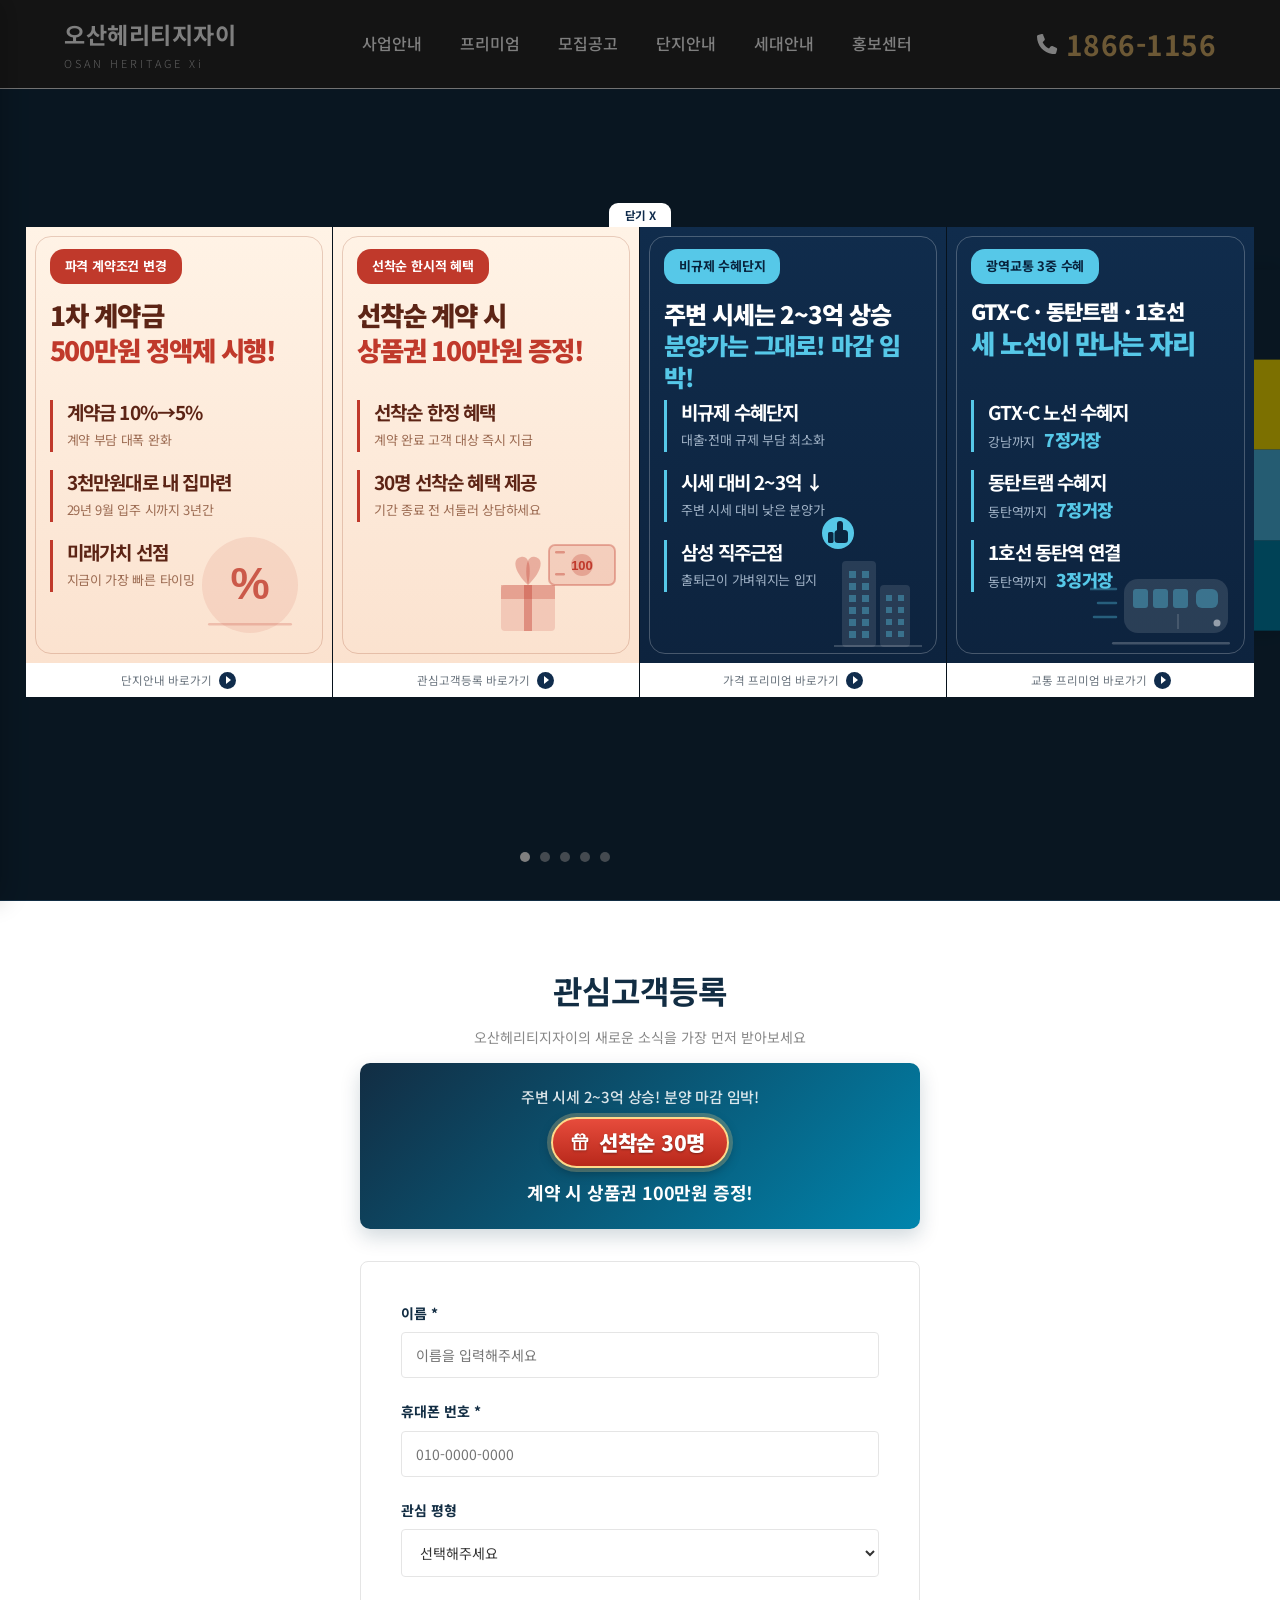
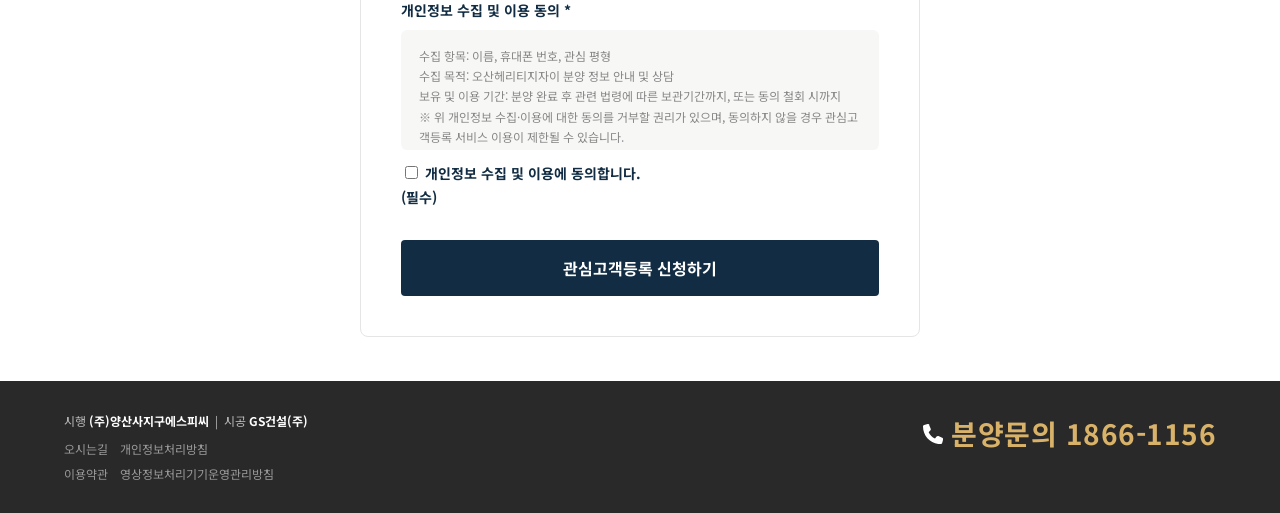
==== index.html @ b92b06ee "선착순 30명 배지를 빨강+선물 아이콘으로 변경해 가시성 강화 Co-Authored-By: Claude Sonnet 5.5 <noreply@anthropic.com>" ====
<!DOCTYPE html>
<html lang="ko">
<head>
<meta charset="UTF-8">
<meta name="viewport" content="width=device-width, initial-scale=1.0">
<link rel="icon" type="image/png" sizes="32x32" href="/assets/favicon/favicon-32.png">
<link rel="icon" type="image/png" sizes="16x16" href="/assets/favicon/favicon-16.png">
<link rel="icon" type="image/png" sizes="192x192" href="/assets/favicon/favicon-192.png">
<link rel="icon" type="image/png" sizes="512x512" href="/assets/favicon/favicon-512.png">
<link rel="apple-touch-icon" sizes="180x180" href="/assets/favicon/apple-touch-icon.png">
<link rel="shortcut icon" href="/assets/favicon/favicon.ico">
<meta name="naver-site-verification" content="7ec84d9cf727ca65f450f22ba43d7354e55caa03" />
<meta name="google-site-verification" content="VvR5LiEnEhk9Ea7OHbeYmYlBsPX9XdPE2b96Da_HIW8" />
<title>오산헤리티지자이 | 병점역 도보권 신축 아파트 분양 (오산 양산동)</title>
<meta name="description" content="경기도 오산시 양산동, 병점역 도보권 오산헤리티지자이 분양 정보. 1단지·2단지 총 1,069세대 대단지, GTX-C·동탄트램 호재. 관심고객등록 시 상품권 증정.">
<meta property="og:type" content="website">
<meta property="og:site_name" content="오산헤리티지자이">
<meta property="og:title" content="오산헤리티지자이 | 병점역 도보권 신축 아파트 분양">
<meta property="og:description" content="경기도 오산시 양산동, 병점역 도보권 오산헤리티지자이. 1,069세대 대단지, GTX-C·동탄트램 호재.">
<meta property="og:image" content="https://xn--oy2b91kr2dszac2c1et0n5sxjoafjv9z.com/assets/hero-mobile/main.jpg">
<meta property="og:url" content="https://xn--oy2b91kr2dszac2c1et0n5sxjoafjv9z.com/">
<meta property="og:locale" content="ko_KR">
<meta name="twitter:card" content="summary_large_image">
<link rel="canonical" href="https://xn--oy2b91kr2dszac2c1et0n5sxjoafjv9z.com/">
<script type="application/ld+json">
{
  "@context": "https://schema.org",
  "@type": "ApartmentComplex",
  "name": "오산헤리티지자이",
  "description": "경기도 오산시 양산동, 병점역 도보권 신축 아파트 오산헤리티지자이. 1단지·2단지 총 1,069세대.",
  "url": "https://xn--oy2b91kr2dszac2c1et0n5sxjoafjv9z.com/",
  "telephone": "1866-1156",
  "numberOfAccommodationUnits": "1069",
  "address": {
    "@type": "PostalAddress",
    "streetAddress": "양산동",
    "addressLocality": "오산시",
    "addressRegion": "경기도",
    "addressCountry": "KR"
  },
  "image": "https://xn--oy2b91kr2dszac2c1et0n5sxjoafjv9z.com/assets/hero-mobile/main.jpg"
}
</script>
<link rel="stylesheet" href="css/style.css">
<style>
  /* 메인 진입 팝업 (가격 프리미엄 + 교통 프리미엄) — 정중앙에 두 장 붙여서 노출 */
  #xipopWrap{position:fixed;inset:0;z-index:600;display:flex;justify-content:center;align-items:center;background:rgba(0,0,0,.5);}
  .xipop-group{display:flex;flex-direction:column;align-items:center;pointer-events:auto;max-width:96vw;}
  .xipop-pair{display:flex;max-width:96vw;overflow-x:auto;align-items:flex-start;}
  /* 카드 사이 세로 구분선을 바로가기 버튼 영역까지 연장해 CTA를 시각적으로 분리 */
  .xipop-popup:not(:last-child){border-right:1px solid rgba(0,0,0,.14);}

  /* 모바일 전용 팝업 - 가격·교통을 세로로 쌓아서 노출 */
  .mobile-popup-stack{display:flex;flex-direction:column;gap:16px;}
  .mobile-popup-stack .xipop-popup{width:100%;max-width:350px;margin:0 auto;}
  .xipop-popup{width:350px;font-family:'Noto Sans KR',-apple-system,sans-serif;}
  .xipop-tabwrap{display:flex;justify-content:center;}
  .xipop-card{position:relative;background:linear-gradient(180deg,#102c4c 0%,#0d233e 100%);height:436px;padding:0 24px;overflow:hidden;}
  .xipop-frame{position:absolute;top:9px;left:9px;right:9px;bottom:9px;border:1px solid rgba(255,255,255,.24);border-radius:16px;pointer-events:none;}
  .xipop-art{position:absolute;pointer-events:none;}
  .xipop-close{display:block;width:62px;height:24px;padding:0;border:0;border-radius:9px 9px 0 0;background:#fff;color:#102c4c;font-family:inherit;font-size:11.5px;font-weight:700;letter-spacing:-.3px;cursor:pointer;transition:color .15s ease;}
  .xipop-close:hover{color:#2f6ea8;}
  .xipop-head{position:relative;display:flex;align-items:center;justify-content:flex-end;gap:8px;height:62px;padding-top:22px;border-bottom:1px solid rgba(255,255,255,.28);margin:0 -24px;padding-right:18px;}
  .xipop-head .xipop-name{font-size:12px;font-weight:700;color:#fff;letter-spacing:-.4px;}
  .xipop-head img{height:21px;display:block;}
  .xipop-body{position:relative;padding-top:22px;}
  .xipop-chip{display:inline-block;background:#56c8e8;color:#08223c;font-size:13px;font-weight:700;padding:7px 15px;border-radius:14px;letter-spacing:-.2px;}
  .xipop-card.xipop-bonus{background:linear-gradient(180deg,#fff3e6 0%,#fbe2cf 100%);}
  .xipop-bonus .xipop-frame{border-color:rgba(150,60,30,.22);}
  .xipop-bonus .xipop-chip{background:#c0392b;color:#fff;}
  .xipop-bonus .xipop-h1{color:#5c2415;}
  .xipop-bonus .xipop-h1 span{color:#c0392b;}
  .xipop-bonus .xipop-item{border-left-color:#c0392b;}
  .xipop-bonus .xipop-item b{color:#5c2415;}
  .xipop-bonus .xipop-item i,.xipop-bonus .xipop-item .xipop-desc{color:#9c6b52;}
  .xipop-bonus .xipop-h1 .sm{color:#5c2415;font-size:26.5px;}
  .xipop-h1{margin-top:14px;height:76px;font-size:26.5px;font-weight:900;line-height:1.32;letter-spacing:-1.1px;color:#fff;}
  .xipop-h1 span{color:#56c8e8;}
  .xipop-h1.xipop-h1-fit{font-size:24px;}
  .xipop-h1 .sm{display:block;font-size:21px;letter-spacing:-.8px;color:#fff;}
  .xipop-list{margin-top:26px;}
  .xipop-item{height:52px;margin-bottom:18px;border-left:3px solid #56c8e8;padding-left:14px;}
  .xipop-item b{display:block;font-size:19px;line-height:24px;font-weight:700;color:#fff;letter-spacing:-.8px;}
  .xipop-item .xipop-row{display:flex;align-items:baseline;gap:9px;margin-top:7px;height:18px;}
  .xipop-item i{font-size:13px;line-height:18px;font-style:normal;color:#a0b2c6;letter-spacing:-.3px;}
  .xipop-item em{font-size:17.5px;line-height:18px;font-weight:900;font-style:normal;color:#56c8e8;letter-spacing:-.6px;}
  .xipop-item .xipop-desc{display:block;margin-top:7px;height:18px;font-size:13px;line-height:18px;color:#a0b2c6;letter-spacing:-.3px;}
  .xipop-cta{height:34px;display:flex;align-items:center;justify-content:center;gap:7px;background:#fff;font-size:11.5px;color:#69737d;cursor:pointer;}
  .xipop-cta:hover{color:#102c4c;}
  /* 모바일 팝업 전용 - 버튼처럼 확실히 보이게 알약형 + 그림자 (PC는 기존 스타일 유지) */
  .mobile-popup-banner .xipop-cta{height:42px;font-size:12.5px;font-weight:700;color:#102c4c;border-radius:21px;box-shadow:0 4px 14px rgba(0,0,0,.2);width:84%;margin:-21px auto 0;position:relative;z-index:2;}
  .mobile-popup-banner .xipop-cta:hover{color:#0d233e;}
  .xipop-cta .xipop-arrow{width:17px;height:17px;border-radius:50%;background:#102c4c;display:flex;align-items:center;justify-content:center;}
  .xipop-cta .xipop-arrow::after{content:"";border-left:5px solid #fff;border-top:4px solid transparent;border-bottom:4px solid transparent;margin-left:2px;}

  /* 모바일에서는 팝업 오버레이 대신, 슬라이딩 이미지·세대수 박스 바로 아래에 동일 디자인의
     정적 이미지를 삽입한다 (팝업 UI가 화면을 가리고 닫기 버튼도 눌리지 않는 문제 회피). */
  .mobile-popup-banner{display:none;}
  .mobile-popup-banner img{width:100%;display:block;border-radius:16px;}
  @media(max-width:900px){
    #xipopWrap{display:none;}
    .mobile-popup-banner{display:block;padding:20px 0;}
  }
</style>
</head>
<body>

<div id="xipopWrap">
  <div class="xipop-group">
    <div class="xipop-tabwrap">
      <button class="xipop-close" type="button" aria-label="팝업 닫기" onclick="closeXiPopupAll()">닫기 X</button>
    </div>
    <div class="xipop-pair">
  <div class="xipop-popup" id="xipopContract">
    <div class="xipop-card xipop-bonus">
      <div class="xipop-frame"></div>
      <svg class="xipop-art" style="right:22px;bottom:18px" width="120" height="120" viewBox="0 0 120 120">
        <circle cx="60" cy="60" r="48" fill="rgba(192,57,43,.10)"/>
        <text x="60" y="74" text-anchor="middle" font-family="Arial, sans-serif" font-size="44" font-weight="900" fill="rgba(192,57,43,.8)">%</text>
        <rect x="18" y="98" width="84" height="2.5" rx="1.2" fill="rgba(192,57,43,.22)"/>
      </svg>
      <div class="xipop-body">
        <span class="xipop-chip">파격 계약조건 변경</span>
        <h1 class="xipop-h1"><span class="sm">1차 계약금</span><span>500만원 정액제 시행!</span></h1>
        <div class="xipop-list">
          <div class="xipop-item"><b>계약금 10%→5%</b><i class="xipop-desc">계약 부담 대폭 완화</i></div>
          <div class="xipop-item"><b>3천만원대로 내 집마련</b><i class="xipop-desc">29년 9월 입주 시까지 3년간</i></div>
          <div class="xipop-item"><b>미래가치 선점</b><i class="xipop-desc">지금이 가장 빠른 타이밍</i></div>
        </div>
      </div>
    </div>
    <a href="complex.html" class="xipop-cta">단지안내 바로가기<span class="xipop-arrow"></span></a>
  </div>

  <div class="xipop-popup" id="xipopBonus">
    <div class="xipop-card xipop-bonus">
      <div class="xipop-frame"></div>
      <svg class="xipop-art" style="right:18px;bottom:14px" width="130" height="110" viewBox="0 0 130 110">
        <rect x="10" y="46" width="54" height="46" rx="4" fill="rgba(192,57,43,.16)"/>
        <rect x="10" y="46" width="54" height="14" fill="rgba(192,57,43,.28)"/>
        <rect x="33" y="46" width="8" height="46" fill="rgba(192,57,43,.4)"/>
        <path d="M37 46 C 24 34, 20 20, 30 18 C 40 16, 40 34, 37 46 Z" fill="rgba(192,57,43,.32)"/>
        <path d="M37 46 C 50 34, 54 20, 44 18 C 34 16, 34 34, 37 46 Z" fill="rgba(192,57,43,.32)"/>
        <rect x="58" y="6" width="66" height="40" rx="6" fill="rgba(192,57,43,.14)" stroke="rgba(192,57,43,.35)" stroke-width="2"/>
        <circle cx="91" cy="26" r="11" fill="rgba(192,57,43,.28)"/>
        <text x="91" y="31" text-anchor="middle" font-family="Arial, sans-serif" font-size="13" font-weight="900" fill="#c0392b">100</text>
        <rect x="64" y="12" width="10" height="2.5" rx="1.2" fill="rgba(192,57,43,.4)"/>
        <rect x="64" y="34" width="10" height="2.5" rx="1.2" fill="rgba(192,57,43,.4)"/>
      </svg>
      <div class="xipop-body">
        <span class="xipop-chip">선착순 한시적 혜택</span>
        <h1 class="xipop-h1">선착순 계약 시<br><span>상품권 100만원 증정!</span></h1>
        <div class="xipop-list">
          <div class="xipop-item"><b>선착순 한정 혜택</b><i class="xipop-desc">계약 완료 고객 대상 즉시 지급</i></div>
          <div class="xipop-item"><b>30명 선착순 혜택 제공</b><i class="xipop-desc">기간 종료 전 서둘러 상담하세요</i></div>
        </div>
      </div>
    </div>
    <a href="interest.html" class="xipop-cta">관심고객등록 바로가기<span class="xipop-arrow"></span></a>
  </div>

  <div class="xipop-popup" id="xipopPrice">
    <div class="xipop-card">
      <div class="xipop-frame"></div>
      <svg class="xipop-art" style="right:20px;bottom:16px" width="104" height="130" viewBox="0 0 104 130">
        <circle cx="16" cy="16" r="16" fill="#56c8e8"/>
        <g fill="#0a2640">
          <rect x="6" y="15" width="5.5" height="11" rx="1.6"/>
          <rect x="12.5" y="13" width="13.5" height="13" rx="3.5"/>
          <rect x="15" y="4" width="6" height="13" rx="3"/>
        </g>
        <rect x="20" y="44" width="34" height="86" rx="4" fill="rgba(255,255,255,.11)"/>
        <rect x="58" y="68" width="30" height="62" rx="4" fill="rgba(255,255,255,.11)"/>
        <g fill="rgba(86,200,232,.38)">
          <rect x="27" y="54" width="7" height="7"/><rect x="40" y="54" width="7" height="7"/>
          <rect x="27" y="66" width="7" height="7"/><rect x="40" y="66" width="7" height="7"/>
          <rect x="27" y="78" width="7" height="7"/><rect x="40" y="78" width="7" height="7"/>
          <rect x="27" y="90" width="7" height="7"/><rect x="40" y="90" width="7" height="7"/>
          <rect x="27" y="102" width="7" height="7"/><rect x="40" y="102" width="7" height="7"/>
          <rect x="27" y="114" width="7" height="7"/><rect x="40" y="114" width="7" height="7"/>
          <rect x="64" y="78" width="6" height="6"/><rect x="76" y="78" width="6" height="6"/>
          <rect x="64" y="90" width="6" height="6"/><rect x="76" y="90" width="6" height="6"/>
          <rect x="64" y="102" width="6" height="6"/><rect x="76" y="102" width="6" height="6"/>
          <rect x="64" y="114" width="6" height="6"/><rect x="76" y="114" width="6" height="6"/>
        </g>
        <rect x="12" y="128" width="88" height="2" fill="rgba(255,255,255,.18)"/>
      </svg>
      <div class="xipop-body">
        <span class="xipop-chip">비규제 수혜단지</span>
        <h1 class="xipop-h1 xipop-h1-fit">주변 시세는 2~3억 상승<br><span>분양가는 그대로! 마감 임박!</span></h1>
        <div class="xipop-list">
          <div class="xipop-item"><b>비규제 수혜단지</b><i class="xipop-desc">대출·전매 규제 부담 최소화</i></div>
          <div class="xipop-item"><b>시세 대비 2~3억 ↓</b><i class="xipop-desc">주변 시세 대비 낮은 분양가</i></div>
          <div class="xipop-item"><b>삼성 직주근접</b><i class="xipop-desc">출퇴근이 가벼워지는 입지</i></div>
        </div>
      </div>
    </div>
    <a href="premium.html#price" class="xipop-cta">가격 프리미엄 바로가기<span class="xipop-arrow"></span></a>
  </div>

  <div class="xipop-popup" id="xipopTransit">
    <div class="xipop-card">
      <div class="xipop-frame"></div>
      <svg class="xipop-art" style="right:24px;bottom:16px" width="140" height="68" viewBox="0 0 140 68">
        <g stroke="rgba(86,200,232,.36)" stroke-width="2.5" stroke-linecap="round">
          <line x1="0" y1="10" x2="26" y2="10"/><line x1="8" y1="24" x2="26" y2="24"/>
          <line x1="4" y1="38" x2="26" y2="38"/>
        </g>
        <rect x="34" y="0" width="104" height="54" rx="14" fill="rgba(255,255,255,.12)"/>
        <g fill="rgba(86,200,232,.38)">
          <rect x="43" y="10" width="15" height="19" rx="3"/>
          <rect x="63" y="10" width="15" height="19" rx="3"/>
          <rect x="83" y="10" width="15" height="19" rx="3"/>
          <rect x="106" y="10" width="22" height="19" rx="6"/>
        </g>
        <line x1="88" y1="35" x2="88" y2="50" stroke="rgba(255,255,255,.18)" stroke-width="1.5"/>
        <circle cx="127" cy="44" r="3.5" fill="rgba(255,255,255,.5)"/>
        <rect x="22" y="63" width="118" height="2.5" rx="1.2" fill="rgba(255,255,255,.22)"/>
      </svg>
      <div class="xipop-body">
        <span class="xipop-chip">광역교통 3중 수혜</span>
        <h1 class="xipop-h1"><span class="sm">GTX-C · 동탄트램 · 1호선</span><span>세 노선이 만나는 자리</span></h1>
        <div class="xipop-list">
          <div class="xipop-item"><b>GTX-C 노선 수혜지</b><div class="xipop-row"><i>강남까지</i><em>7정거장</em></div></div>
          <div class="xipop-item"><b>동탄트램 수혜지</b><div class="xipop-row"><i>동탄역까지</i><em>7정거장</em></div></div>
          <div class="xipop-item"><b>1호선 동탄역 연결</b><div class="xipop-row"><i>동탄역까지</i><em>3정거장</em></div></div>
        </div>
      </div>
    </div>
    <a href="premium.html#traffic" class="xipop-cta">교통 프리미엄 바로가기<span class="xipop-arrow"></span></a>
  </div>
    </div>
  </div>
</div>
<script>
  function closeXiPopupAll(){
    var el = document.getElementById('xipopWrap');
    if(el) el.style.display = 'none';
  }
</script>

<header class="site-header">
  <div class="gnb-top">
    <div class="wrap">
      <a href="index.html" class="brand">오산헤리티지자이<small>OSAN HERITAGE Xi</small></a>
      <ul class="gnb-main">
        <li><a href="business.html">사업안내</a>
        <div class="gnb-dropdown">
          <a href="business.html#overview" data-panel="overview">사업개요</a>
          <a href="business.html#brand" data-panel="brand">브랜드소개</a>
          <a href="business.html#location" data-panel="location">입지환경</a>
          <a href="business.html#directions" data-panel="directions">오시는 길</a>
        </div>
        </li>
        <li><a href="premium.html">프리미엄</a>
        <div class="gnb-dropdown">
          <a href="premium.html#price" data-panel="price">가격 프리미엄</a>
          <a href="premium.html#new" data-panel="new">신축 프리미엄</a>
          <a href="premium.html#traffic" data-panel="traffic">교통 프리미엄</a>
          <a href="premium.html#life" data-panel="life">생활 프리미엄</a>
        </div>
        </li>
        <li><a href="sale.html">모집공고</a>
        <div class="gnb-dropdown">
          <a href="sale.html#notice1" data-panel="notice1">1단지 모집공고</a>
          <a href="sale.html#notice2" data-panel="notice2">2단지 모집공고</a>
          <a href="sale.html#notice3" data-panel="notice3">무순위 모집공고</a>
        </div>
        </li>
        <li><a href="complex.html">단지안내</a>
        <div class="gnb-dropdown">
          <a href="complex.html#design" data-panel="design">단지설계</a>
          <a href="complex.html#layout" data-panel="layout">단지 배치도</a>
          <a href="complex.html#donghosu" data-panel="donghosu">동·호수 배치도</a>
          <a href="complex.html#xian" data-panel="xian">CLUB XIAN</a>
          <a href="complex.html#cloud" data-panel="cloud">CLUB CLOUD</a>
          <a href="complex.html#system" data-panel="system">SYSTEM</a>
          <a href="complex.html#telecom" data-panel="telecom">이동통신설비 협의결과서</a>
        </div>
        </li>
        <li><a href="unit.html">세대안내</a>
        <div class="gnb-dropdown">
          <a href="unit.html#basic" data-panel="basic">기본제공품목</a>
          <a href="unit.html#pyeong" data-panel="pyeong">평형정보</a>
          <a href="unit.html#emodel" data-panel="emodel">E-모델하우스</a>
        </div>
        </li>
        <li><a href="promo.html">홍보센터</a>
        <div class="gnb-dropdown">
          <a href="promo.html#xitv" data-panel="xitv">자이TV</a>
          <a href="promo.html#promov" data-panel="promov">홍보영상</a>
        </div>
        </li>
      </ul>
      <div class="gnb-cta">
        <a href="tel:1866-1156" class="phone-badge"><span class="pb-row"><svg class="ic-phone" viewBox="0 0 512 512" aria-hidden="true"><path d="M164.9 24.6c-7.7-18.6-28-28.5-47.4-23.2l-88 24C12.1 30.2 0 46 0 64C0 311.4 200.6 512 448 512c18 0 33.8-12.1 38.6-29.5l24-88c5.3-19.4-4.6-39.7-23.2-47.4l-96-40c-16.3-6.8-35.2-2.1-46.3 11.6L304.7 368C234.3 334.7 177.3 277.7 144 207.3L184.6 167c13.7-11.1 18.4-30 11.6-46.3l-40-96z"/></svg>1866-1156</span><span class="pb-tap">눌러서 전화연결</span></a>
      </div>
    </div>
  </div>
</header>

<section class="hero">
  <div class="hero-slide active" style="background-image:url('https://xi.co.kr/Files/cmsMain/20260716_095718_895009.jpg')"></div>
  <div class="hero-slide" style="background-image:url('https://xi.co.kr/Files/cmsMain/20260716_095717_960001.jpg')"></div>
  <div class="hero-slide" style="background-image:url('https://xi.co.kr/Files/cmsMain/20260716_095718_192003.jpg')"></div>
  <div class="hero-slide" style="background-image:url('https://xi.co.kr/Files/cmsMain/20260716_095718_449005.jpg')"></div>
  <div class="hero-slide" style="background-image:url('https://xi.co.kr/Files/cmsMain/20260716_095718_680007.jpg')"></div>

  <div class="hero-dots"></div>
</section>

<!-- 모바일 전용 히어로 슬라이더 (PC 배경형 대신 세로 비율에 맞춘 카드형 이미지 사용, 사진 자체에 점 네비게이션이 포함돼있어 별도 점은 두지 않음) -->
<section class="hero-mobile">
  <div class="hero-slide-m active"><img src="assets/hero-mobile/main.jpg" alt="오산헤리티지자이"></div>
  <div class="hero-slide-m"><img src="assets/hero-mobile/value.jpg" alt="더 커질 병점역 미래가치"></div>
  <div class="hero-slide-m"><img src="assets/hero-mobile/traffic.jpg" alt="쾌속 광역 교통망"></div>
  <div class="hero-slide-m"><img src="assets/hero-mobile/edu.jpg" alt="탁월한 교육 인프라"></div>
  <div class="hero-slide-m"><img src="assets/hero-mobile/life.jpg" alt="센트럴 그린라이프"></div>
</section>

<!-- 세대수 강조 박스 (슬라이딩 이미지 바로 아래) -->
<section class="household-box">
  <div class="wrap">
    <p class="hb-main">총 1,783세대 랜드마크 대단지</p>
    <p class="hb-sub">(1단지 1,069세대, 2단지 714세대)</p>
  </div>
</section>

<!-- 모바일 전용 프리미엄 안내 (PC 팝업과 동일 카드 디자인, 모바일에서는 세로로 쌓아서 노출) -->
<section class="mobile-popup-banner">
  <div class="wrap">
    <div class="mobile-popup-stack">

      <div class="xipop-popup" id="m-xipopContract">
        <div class="xipop-card xipop-bonus">
          <div class="xipop-frame"></div>
          <svg class="xipop-art" style="right:22px;bottom:18px" width="120" height="120" viewBox="0 0 120 120">
            <circle cx="60" cy="60" r="48" fill="rgba(192,57,43,.10)"/>
            <text x="60" y="74" text-anchor="middle" font-family="Arial, sans-serif" font-size="44" font-weight="900" fill="rgba(192,57,43,.8)">%</text>
            <rect x="18" y="98" width="84" height="2.5" rx="1.2" fill="rgba(192,57,43,.22)"/>
          </svg>
          <div class="xipop-body">
            <span class="xipop-chip">파격 계약조건 변경</span>
            <h1 class="xipop-h1"><span class="sm">1차 계약금</span><span>500만원 정액제 시행!</span></h1>
            <div class="xipop-list">
              <div class="xipop-item"><b>계약금 10%→5%</b><i class="xipop-desc">계약 부담 대폭 완화</i></div>
              <div class="xipop-item"><b>3천만원대로 내 집마련</b><i class="xipop-desc">29년 9월 입주 시까지 3년간</i></div>
              <div class="xipop-item"><b>미래가치 선점</b><i class="xipop-desc">지금이 가장 빠른 타이밍</i></div>
            </div>
          </div>
        </div>
        <a href="complex.html" class="xipop-cta">단지안내 바로가기<span class="xipop-arrow"></span></a>
      </div>

      <div class="xipop-popup" id="m-xipopBonus">
        <div class="xipop-card xipop-bonus">
          <div class="xipop-frame"></div>
          <svg class="xipop-art" style="right:18px;bottom:14px" width="130" height="110" viewBox="0 0 130 110">
            <rect x="10" y="46" width="54" height="46" rx="4" fill="rgba(192,57,43,.16)"/>
            <rect x="10" y="46" width="54" height="14" fill="rgba(192,57,43,.28)"/>
            <rect x="33" y="46" width="8" height="46" fill="rgba(192,57,43,.4)"/>
            <path d="M37 46 C 24 34, 20 20, 30 18 C 40 16, 40 34, 37 46 Z" fill="rgba(192,57,43,.32)"/>
            <path d="M37 46 C 50 34, 54 20, 44 18 C 34 16, 34 34, 37 46 Z" fill="rgba(192,57,43,.32)"/>
            <rect x="58" y="6" width="66" height="40" rx="6" fill="rgba(192,57,43,.14)" stroke="rgba(192,57,43,.35)" stroke-width="2"/>
            <circle cx="91" cy="26" r="11" fill="rgba(192,57,43,.28)"/>
            <text x="91" y="31" text-anchor="middle" font-family="Arial, sans-serif" font-size="13" font-weight="900" fill="#c0392b">100</text>
            <rect x="64" y="12" width="10" height="2.5" rx="1.2" fill="rgba(192,57,43,.4)"/>
            <rect x="64" y="34" width="10" height="2.5" rx="1.2" fill="rgba(192,57,43,.4)"/>
          </svg>
          <div class="xipop-body">
            <span class="xipop-chip">선착순 한시적 혜택</span>
            <h1 class="xipop-h1">선착순 계약 시<br><span>상품권 100만원 증정!</span></h1>
            <div class="xipop-list">
              <div class="xipop-item"><b>선착순 한정 혜택</b><i class="xipop-desc">계약 완료 고객 대상 즉시 지급</i></div>
              <div class="xipop-item"><b>30명 선착순 혜택 제공</b><i class="xipop-desc">기간 종료 전 서둘러 상담하세요</i></div>
            </div>
          </div>
        </div>
        <a href="interest.html" class="xipop-cta">관심고객등록 바로가기<span class="xipop-arrow"></span></a>
      </div>

      <div class="xipop-popup" id="m-xipopPrice">
        <div class="xipop-card">
          <div class="xipop-frame"></div>
          <svg class="xipop-art" style="right:20px;bottom:16px" width="104" height="130" viewBox="0 0 104 130">
            <circle cx="16" cy="16" r="16" fill="#56c8e8"/>
            <g fill="#0a2640">
              <rect x="6" y="15" width="5.5" height="11" rx="1.6"/>
              <rect x="12.5" y="13" width="13.5" height="13" rx="3.5"/>
              <rect x="15" y="4" width="6" height="13" rx="3"/>
            </g>
            <rect x="20" y="44" width="34" height="86" rx="4" fill="rgba(255,255,255,.11)"/>
            <rect x="58" y="68" width="30" height="62" rx="4" fill="rgba(255,255,255,.11)"/>
            <g fill="rgba(86,200,232,.38)">
              <rect x="27" y="54" width="7" height="7"/><rect x="40" y="54" width="7" height="7"/>
              <rect x="27" y="66" width="7" height="7"/><rect x="40" y="66" width="7" height="7"/>
              <rect x="27" y="78" width="7" height="7"/><rect x="40" y="78" width="7" height="7"/>
              <rect x="27" y="90" width="7" height="7"/><rect x="40" y="90" width="7" height="7"/>
              <rect x="27" y="102" width="7" height="7"/><rect x="40" y="102" width="7" height="7"/>
              <rect x="27" y="114" width="7" height="7"/><rect x="40" y="114" width="7" height="7"/>
              <rect x="64" y="78" width="6" height="6"/><rect x="76" y="78" width="6" height="6"/>
              <rect x="64" y="90" width="6" height="6"/><rect x="76" y="90" width="6" height="6"/>
              <rect x="64" y="102" width="6" height="6"/><rect x="76" y="102" width="6" height="6"/>
              <rect x="64" y="114" width="6" height="6"/><rect x="76" y="114" width="6" height="6"/>
            </g>
            <rect x="12" y="128" width="88" height="2" fill="rgba(255,255,255,.18)"/>
          </svg>
          <div class="xipop-body">
            <span class="xipop-chip">비규제 수혜단지</span>
            <h1 class="xipop-h1 xipop-h1-fit">주변 시세는 2~3억 상승<br><span>분양가는 그대로! 마감 임박!</span></h1>
            <div class="xipop-list">
              <div class="xipop-item"><b>비규제 수혜단지</b><i class="xipop-desc">대출·전매 규제 부담 최소화</i></div>
              <div class="xipop-item"><b>시세 대비 2~3억 ↓</b><i class="xipop-desc">주변 시세 대비 낮은 분양가</i></div>
              <div class="xipop-item"><b>삼성 직주근접</b><i class="xipop-desc">출퇴근이 가벼워지는 입지</i></div>
            </div>
          </div>
        </div>
        <a href="premium.html#price" class="xipop-cta">가격 프리미엄 바로가기<span class="xipop-arrow"></span></a>
      </div>

      <div class="xipop-popup" id="m-xipopTransit">
        <div class="xipop-card">
          <div class="xipop-frame"></div>
          <svg class="xipop-art" style="right:24px;bottom:16px" width="140" height="68" viewBox="0 0 140 68">
            <g stroke="rgba(86,200,232,.36)" stroke-width="2.5" stroke-linecap="round">
              <line x1="0" y1="10" x2="26" y2="10"/><line x1="8" y1="24" x2="26" y2="24"/>
              <line x1="4" y1="38" x2="26" y2="38"/>
            </g>
            <rect x="34" y="0" width="104" height="54" rx="14" fill="rgba(255,255,255,.12)"/>
            <g fill="rgba(86,200,232,.38)">
              <rect x="43" y="10" width="15" height="19" rx="3"/>
              <rect x="63" y="10" width="15" height="19" rx="3"/>
              <rect x="83" y="10" width="15" height="19" rx="3"/>
              <rect x="106" y="10" width="22" height="19" rx="6"/>
            </g>
            <line x1="88" y1="35" x2="88" y2="50" stroke="rgba(255,255,255,.18)" stroke-width="1.5"/>
            <circle cx="127" cy="44" r="3.5" fill="rgba(255,255,255,.5)"/>
            <rect x="22" y="63" width="118" height="2.5" rx="1.2" fill="rgba(255,255,255,.22)"/>
          </svg>
          <div class="xipop-body">
            <span class="xipop-chip">광역교통 3중 수혜</span>
            <h1 class="xipop-h1"><span class="sm">GTX-C · 동탄트램 · 1호선</span><span>세 노선이 만나는 자리</span></h1>
            <div class="xipop-list">
              <div class="xipop-item"><b>GTX-C 노선 수혜지</b><div class="xipop-row"><i>강남까지</i><em>7정거장</em></div></div>
              <div class="xipop-item"><b>동탄트램 수혜지</b><div class="xipop-row"><i>동탄역까지</i><em>7정거장</em></div></div>
              <div class="xipop-item"><b>1호선 동탄역 연결</b><div class="xipop-row"><i>동탄역까지</i><em>3정거장</em></div></div>
            </div>
          </div>
        </div>
        <a href="premium.html#traffic" class="xipop-cta">교통 프리미엄 바로가기<span class="xipop-arrow"></span></a>
      </div>
    </div>
  </div>
</section>

<!-- 관심고객등록 프로모션 + 등록폼 (히어로 아래 빈 공간을 채우고, 바로 그 자리에서 등록까지 가능하게) -->
<section class="quick-interest" id="quickInterest">
  <div class="wrap">
    <div class="page-title"><h2>관심고객등록</h2><p>오산헤리티지자이의 새로운 소식을 가장 먼저 받아보세요</p></div>

    <div class="promo-box">
      <p>주변 시세 2~3억 상승! 분양 마감 임박!</p>
      <span class="promo-badge"><svg viewBox="0 0 24 24" width="22" height="22" aria-hidden="true"><path fill="#fff" d="M20 7h-2.2A3 3 0 0 0 12 4.6 3 3 0 0 0 6.2 7H4a1 1 0 0 0-1 1v3a1 1 0 0 0 1 1h1v8a1 1 0 0 0 1 1h12a1 1 0 0 0 1-1v-8h1a1 1 0 0 0 1-1V8a1 1 0 0 0-1-1zM9 5.5a1.5 1.5 0 0 1 2.9.5l.1 1H9.5A1.5 1.5 0 0 1 9 5.5zm6 1.5h-2.5l.1-1A1.5 1.5 0 1 1 15 7zM11 20H7v-8h4zm6 0h-4v-8h4zm2-10H5V9h14z"/></svg>선착순 30명</span>
      <p>계약 시 상품권 100만원 증정!</p>
    </div>

    <form class="form-box interest-form">
      <div class="form-row">
        <label for="qi-name">이름 *</label>
        <input type="text" id="qi-name" name="name" placeholder="이름을 입력해주세요" required>
      </div>

      <div class="form-row">
        <label for="qi-phone">휴대폰 번호 *</label>
        <input type="tel" id="qi-phone" name="phone" placeholder="010-0000-0000" required>
      </div>

      <div class="form-row">
        <label for="qi-type">관심 평형</label>
        <select id="qi-type" name="type">
          <option value="">선택해주세요</option>
          <option>75㎡</option>
          <option>84㎡A</option>
          <option>84㎡B</option>
          <option>84㎡C</option>
          <option>84㎡D</option>
          <option>102㎡</option>
          <option>124㎡</option>
          <option>166㎡P</option>
        </select>
      </div>

      <div class="form-row">
        <label>개인정보 수집 및 이용 동의 *</label>
        <div class="agree-box">
          수집 항목: 이름, 휴대폰 번호, 관심 평형<br>
          수집 목적: 오산헤리티지자이 분양 정보 안내 및 상담<br>
          보유 및 이용 기간: 분양 완료 후 관련 법령에 따른 보관기간까지, 또는 동의 철회 시까지<br>
          ※ 위 개인정보 수집·이용에 대한 동의를 거부할 권리가 있으며, 동의하지 않을 경우 관심고객등록 서비스 이용이 제한될 수 있습니다.
        </div>
        <label class="agree-check"><input type="checkbox" id="qi-agree" required> <span>개인정보 수집 및 이용에 동의합니다.<span class="agree-required">(필수)</span></span></label>
      </div>

      <button type="submit" class="submit-btn">관심고객등록 신청하기</button>
    </form>

    <div class="done-box">
      <div class="mark">✓</div>
      <h3 style="color:var(--navy);font-size:22px;margin-bottom:10px;">등록이 완료되었습니다</h3>
      <p style="color:#777;">입력해주신 정보는 담당자 확인 후 순차적으로 연락드릴 예정입니다.<br>감사합니다.</p>
    </div>
  </div>
</section>

<footer class="site-footer">
  <div class="wrap">
    <div>
      <span>시행 <b>(주)양산사지구에스피씨</b> &nbsp;|&nbsp; 시공 <b>GS건설(주)</b></span>
      <div class="links" style="margin-top:8px;">
        <div class="links-row"><a href="#">오시는길</a><a href="#">개인정보처리방침</a></div>
        <div class="links-row"><a href="#">이용약관</a><a href="#">영상정보처리기기운영관리방침</a></div>
      </div>
    </div>
    <div class="footer-call-row"><a href="tel:1866-1156" class="phone-badge"><span class="pb-row"><svg class="ic-phone" viewBox="0 0 512 512" aria-hidden="true"><path d="M164.9 24.6c-7.7-18.6-28-28.5-47.4-23.2l-88 24C12.1 30.2 0 46 0 64C0 311.4 200.6 512 448 512c18 0 33.8-12.1 38.6-29.5l24-88c5.3-19.4-4.6-39.7-23.2-47.4l-96-40c-16.3-6.8-35.2-2.1-46.3 11.6L304.7 368C234.3 334.7 177.3 277.7 144 207.3L184.6 167c13.7-11.1 18.4-30 11.6-46.3l-40-96z"/></svg>분양문의 1866-1156</span><span class="pb-tap">눌러서 전화연결</span></a></div>
  </div>
</footer>

<script src="js/main.js?v=20260827"></script>
<script type="text/javascript" src="//wcs.pstatic.net/wcslog.js"></script>
<script type="text/javascript">
if(!wcs_add) var wcs_add = {};
wcs_add["wa"] = "2552273d3cf18a0";
if(window.wcs) {
  wcs_do();
}
</script>
</body>
</html>
---- css/style.css ----
/* ==========================================================================
   오산헤리티지자이 — 공식 홈페이지 구조를 뼈대로 재구성한 사이트
   참고: https://www.xi.co.kr/osXI (실제 카테고리 구성/순서/색감/폰트 반영)
   ========================================================================== */

@import url('https://fonts.googleapis.com/css2?family=Noto+Sans+KR:wght@300;400;500;700;900&display=swap');

html{scroll-padding-top:88px;}
@media(max-width:900px){html{scroll-padding-top:60px;}}

:root{
  --navy:#122d43;        /* Xi DEEP Blue */
  --gray:#d8d4cd;         /* Xi Gray */
  --skyblue:#4bbae6;      /* Xi Sky Blue */
  --heritage:#0085ad;     /* Xi Heritage Blue */
  --dark:#292929;         /* header / gnb 배경 */
  --gold:#d9b26a;         /* 분양문의 전화번호 강조 */
  --ink:#333333;
  --line:#e5e5e5;
  --bg-soft:#f7f7f5;
  --maxw:1200px;
  --font:'Noto Sans KR', -apple-system, sans-serif;
}

*{box-sizing:border-box;}
html{scroll-behavior:smooth;}
body{
  margin:0;
  font-family:var(--font);
  color:var(--ink);
  background:#fff;
  line-height:1.6;
  font-weight:400;
}
img{max-width:100%;display:block;}
a{color:inherit;text-decoration:none;}
ul{margin:0;padding:0;list-style:none;}
h1,h2,h3,h4,p{margin:0;}
.wrap{max-width:var(--maxw);margin:0 auto;padding:0 24px;}

/* ---------- Header ---------- */
.site-header{position:sticky;top:0;z-index:200;background:#fff;border-bottom:1px solid var(--line);}
.gnb-top{background:var(--dark);color:#fff;}
.gnb-top .wrap{display:flex;align-items:center;height:88px;gap:40px;}
.brand{font-size:23px;font-weight:700;letter-spacing:.5px;white-space:nowrap;}
.brand small{display:block;font-size:11px;font-weight:300;letter-spacing:3px;opacity:.7;margin-top:2px;}
.gnb-main{display:flex;gap:38px;flex:1;height:100%;justify-content:center;}
.gnb-main > li{position:relative;height:100%;}
.gnb-main > li > a{font-size:16px;font-weight:500;height:100%;display:flex;align-items:center;position:relative;}
.gnb-main > li > a:hover,.gnb-main > li.active > a{color:var(--skyblue);}
.gnb-main > li.active > a::after,.gnb-main > li:hover > a::after{content:'';position:absolute;left:15%;right:15%;bottom:26px;height:2px;background:var(--skyblue);}
.gnb-cta{display:flex;align-items:center;gap:24px;font-size:13px;white-space:nowrap;}
.phone-badge{display:inline-flex;flex-direction:column;align-items:flex-end;color:var(--gold);font-weight:700;letter-spacing:.5px;}
.phone-badge .pb-row{display:flex;align-items:center;gap:8px;font-size:28px;}
.phone-badge .ic-phone{width:0.72em;height:0.72em;fill:#fff;flex-shrink:0;}
.phone-badge .pb-tap{display:none;}
.phone-badge .pb-badge{display:none;}
.gnb-cta .reg{border:1px solid rgba(255,255,255,.4);padding:9px 16px;border-radius:2px;font-size:13px;}

/* 드롭다운 서브카테고리 (호버 시 해당 카테고리 바로 밑, 중앙정렬로 펼쳐짐) */
.gnb-dropdown{
  display:none;
  position:absolute;
  top:100%;
  left:50%;
  transform:translateX(-50%);
  min-width:190px;
  background:#fff;
  border:1px solid var(--line);
  border-top:2px solid var(--heritage);
  box-shadow:0 12px 28px rgba(0,0,0,.12);
  padding:8px 0;
  z-index:300;
}
.gnb-main > li:hover .gnb-dropdown{display:block;}
.gnb-dropdown a{display:block;padding:11px 22px;font-size:13.5px;color:#666;text-align:center;white-space:nowrap;}
.gnb-dropdown a:hover{background:var(--heritage);color:#fff;}

/* ---------- Hero (홈) ---------- */
.hero{position:relative;height:calc(100vh - 88px);min-height:600px;max-height:820px;overflow:hidden;background:var(--navy);}
.hero-slide{position:absolute;inset:0;background-size:cover;background-position:center;opacity:0;transition:opacity 1.2s ease;}
.hero-slide.active{opacity:1;}

/* 우측 퀵메뉴 배너 - 모든 페이지에 떠 있는 고정형 패널 (js에서 주입) */
.hero-banner{position:fixed;right:0;top:50%;transform:translateY(-50%);z-index:210;width:150px;display:flex;flex-direction:column;box-shadow:-3px 0 14px rgba(0,0,0,.18);}
.hero-banner a{display:flex;flex-direction:column;align-items:center;justify-content:center;text-align:center;font-size:15px;font-weight:700;line-height:1.4;padding:10px;min-height:84px;transition:opacity .2s;}
.hero-banner a:hover{opacity:.88;}
.hero-banner a .ic{display:block;font-size:28px;margin-bottom:10px;}
.hero-banner .interest{background:var(--navy);color:#fff;}
.hero-banner .kakao{background:#fae100;color:#181600;}
.hero-banner .sms{background:var(--skyblue);color:#fff;}
.hero-banner .video{background:var(--heritage);color:#fff;}

/* 하단 점 네비게이션 */
.hero-dots{position:absolute;left:0;right:150px;bottom:32px;z-index:20;text-align:center;}
.hero-dots button{display:inline-block;width:10px;height:10px;border-radius:50%;background:rgba(255,255,255,.5);margin:0 5px;border:none;padding:0;cursor:pointer;transition:background .2s;}
.hero-dots button.active{background:#fff;}

@media(max-width:900px){
  .hero-banner{display:none;}
  .hero-dots{left:0;right:0;}
}

/* ---------- Page title ---------- */
.page-title{padding:56px 0 34px;text-align:center;}
.page-title h2{font-size:32px;font-weight:700;color:var(--navy);}
.page-title p{margin-top:10px;color:#888;font-size:14px;}
.section-title{font-size:22px;font-weight:700;color:var(--navy);margin:0 0 18px;padding-left:14px;border-left:4px solid var(--heritage);}

.content{padding-bottom:90px;}
.subpanel{display:none;}
.subpanel.active{display:block;}
.block{padding:44px 0;}
.block + .block{border-top:1px solid var(--line);}

/* ---------- Cards / grid ---------- */
.grid3{display:grid;grid-template-columns:repeat(3,1fr);gap:24px;}
.grid2{display:grid;grid-template-columns:repeat(2,1fr);gap:24px;}
.card{border:1px solid var(--line);border-radius:4px;overflow:hidden;background:#fff;}
.card .img{aspect-ratio:16/10;background:linear-gradient(135deg,var(--navy),var(--heritage));display:flex;align-items:center;justify-content:center;color:rgba(255,255,255,.5);font-size:12px;overflow:hidden;}
.card .img img{width:100%;height:100%;object-fit:cover;}
.card .body{padding:22px;}
.card .icon{width:44px;height:44px;border-radius:50%;background:var(--navy);color:#fff;display:flex;align-items:center;justify-content:center;margin:-44px auto 14px;position:relative;font-size:18px;border:4px solid #fff;}
.card h4{font-size:17px;font-weight:700;color:var(--navy);text-align:center;margin-bottom:8px;}
.card p{font-size:13px;color:#777;text-align:center;}

/* premium detail (assets 이미지 갤러리) */
.premium-tabs{display:flex;gap:10px;margin-bottom:28px;justify-content:center;}
.premium-tabs button{padding:10px 26px;border:1px solid var(--line);background:#fff;border-radius:20px;font-family:var(--font);font-size:14px;cursor:pointer;color:#666;}
.premium-tabs button.active{background:var(--navy);color:#fff;border-color:var(--navy);}
.premium-gallery{display:none;flex-direction:column;gap:28px;}
.premium-gallery.active{display:flex;}
.premium-gallery figure{margin:0;border:1px solid var(--line);border-radius:6px;overflow:hidden;background:#fff;box-shadow:0 2px 10px rgba(0,0,0,.04);}
.premium-gallery img{width:100%;}
.premium-gallery figcaption{padding:14px 20px;font-size:13px;color:#888;background:var(--bg-soft);border-top:1px solid var(--line);}

/* table */
table{width:100%;border-collapse:collapse;font-size:14px;}
table th,table td{border:1px solid var(--line);padding:12px 14px;text-align:left;}
table th{background:var(--bg-soft);color:var(--navy);font-weight:700;width:160px;}

/* 사업개요 표 - 구분(좌측) 칸을 줄이고 내용(우측) 칸을 넓게 */
.biz-table th{width:100px;}

/* type tabs (평형정보 등) */
.type-tabs{display:flex;flex-wrap:wrap;gap:8px;margin-bottom:24px;}
.type-tabs button{padding:9px 18px;border:1px solid var(--line);background:#fff;font-family:var(--font);font-size:13px;cursor:pointer;color:#666;border-radius:2px;}
.type-tabs button.active{background:var(--heritage);border-color:var(--heritage);color:#fff;}
.type-panel{display:none;}
.type-panel.active{display:block;}

/* news list */
.news-list{border-top:2px solid var(--navy);}
.news-list li{display:flex;gap:18px;padding:16px 6px;border-bottom:1px solid var(--line);font-size:14px;align-items:baseline;}
.news-list li .no{color:#aaa;width:28px;flex:none;}
.news-list li .tt{flex:1;color:var(--ink);}
.news-list li .press{width:90px;flex:none;color:#888;font-size:13px;}
.news-list li .date{width:90px;flex:none;color:#aaa;font-size:13px;text-align:right;}
.news-list li:hover .tt{color:var(--heritage);}

/* calendar */
.cal{display:grid;grid-template-columns:repeat(7,1fr);gap:6px;}
.cal .dow{text-align:center;font-weight:700;font-size:13px;color:#888;padding-bottom:8px;}
.cal .day{border:1px solid var(--line);min-height:78px;padding:8px;font-size:12px;border-radius:4px;color:#aaa;}
.cal .day.on{color:var(--ink);}
.cal .day .tag{margin-top:6px;font-size:11px;font-weight:700;color:#fff;padding:4px 6px;border-radius:2px;display:inline-block;}

/* steps */
.steps{display:flex;flex-direction:column;gap:16px;}
.steps li{display:flex;gap:18px;align-items:flex-start;background:var(--bg-soft);border-radius:6px;padding:18px 20px;}
.steps b.num{width:36px;height:36px;border-radius:50%;background:var(--navy);color:#fff;display:flex;align-items:center;justify-content:center;flex:none;font-size:14px;}
.steps .tx b{display:block;color:var(--navy);margin-bottom:2px;font-size:15px;}
.steps .tx span{font-size:13px;color:#777;}

/* notice text */
.note{font-size:12px;color:#999;line-height:1.8;background:var(--bg-soft);padding:16px 18px;border-radius:4px;}

/* footer */
.site-footer{background:var(--dark);color:#bbb;font-size:12px;padding:30px 0;}
.site-footer .wrap{display:flex;justify-content:space-between;flex-wrap:wrap;gap:14px;}
.site-footer b{color:#fff;}
.site-footer .links a{margin-right:12px;color:#999;}

/* badge for new/candidate category */
.badge-new{display:inline-block;background:var(--gold);color:var(--navy);font-size:11px;font-weight:700;padding:3px 8px;border-radius:10px;margin-left:8px;vertical-align:middle;}

/* 오시는 길 */
.directions-grid{display:flex;gap:44px;flex-wrap:wrap;align-items:stretch;}
.directions-map{flex:1 1 420px;max-width:480px;}
.directions-map img{width:100%;border-radius:6px;display:block;}
.directions-info{flex:1 1 420px;min-width:300px;border-top:3px solid var(--heritage);padding-top:26px;}
.directions-info h3{font-size:24px;font-weight:700;color:var(--navy);margin-bottom:22px;}
.d-section{margin-bottom:24px;}
.d-section h4{font-size:16px;font-weight:700;color:var(--heritage);margin-bottom:8px;}
.d-section p{font-size:14px;color:#555;line-height:1.7;}
.d-section .note-inline{color:#999;font-size:12px;}
.d-list{margin-top:6px;border-top:1px solid var(--line);}
.d-row{display:flex;align-items:center;justify-content:space-between;padding:20px 2px;border-bottom:1px solid var(--line);}
.d-row span{font-weight:700;color:var(--navy);font-size:15px;}
.map-btn{background:var(--navy);color:#fff;font-size:13px;font-weight:700;padding:10px 18px;border-radius:4px;display:inline-flex;align-items:center;gap:6px;white-space:nowrap;}
.map-btn:hover{background:var(--heritage);}

/* 관심고객등록 폼 (interest.html 및 index.html 임베드에서 공용으로 사용) */
.form-box{max-width:560px;margin:0 auto;background:#fff;border:1px solid var(--line);border-radius:8px;padding:40px;}
.form-row{margin-bottom:22px;}
.form-row label{display:block;font-size:14px;font-weight:700;color:var(--navy);margin-bottom:8px;}
.form-row input[type=text],
.form-row input[type=tel],
.form-row select{
  width:100%;padding:12px 14px;border:1px solid var(--line);border-radius:4px;
  font-family:var(--font);font-size:14px;color:var(--ink);background:#fff;
}
.form-row input:focus,.form-row select:focus{outline:none;border-color:var(--heritage);}
.agree-box{background:var(--bg-soft);border-radius:6px;padding:16px 18px;font-size:12px;color:#888;max-height:120px;overflow-y:auto;line-height:1.7;margin-bottom:12px;}
.agree-check{display:flex;align-items:flex-start;gap:8px;font-size:13px;color:var(--ink);}
.agree-check input{margin-top:2px;flex:none;}
.agree-required{display:block;margin-top:2px;}
.submit-btn{width:100%;padding:16px;background:var(--navy);color:#fff;border:none;border-radius:4px;font-family:var(--font);font-size:16px;font-weight:700;cursor:pointer;margin-top:10px;}
.submit-btn:hover{background:var(--heritage);}
.done-box{display:none;text-align:center;padding:60px 20px;}
.done-box .mark{width:64px;height:64px;border-radius:50%;background:var(--heritage);color:#fff;display:flex;align-items:center;justify-content:center;font-size:30px;margin:0 auto 18px;}

/* 랜딩페이지 - 관심고객등록 타이틀 바로 아래, 등록폼 위에 노출되는 강조 프로모션 박스
   (히어로가 짧아진 만큼 생긴 빈 공간을 채우고, 등록을 유도하는 눈에 띄는 카드 형태) */
.quick-interest .page-title{padding-bottom:14px;}
.promo-box{max-width:560px;margin:0 auto 32px;background:linear-gradient(135deg,var(--navy),var(--heritage));border-radius:10px;padding:22px 24px;text-align:center;box-shadow:0 8px 20px rgba(0,45,67,.18);}
.promo-box p{color:#fff;font-weight:700;font-size:18px;letter-spacing:-.2px;}
.promo-box p:first-child{font-size:15px;font-weight:500;color:rgba(255,255,255,.85);margin-bottom:8px;}
.promo-badge{display:inline-flex;align-items:center;gap:8px;margin-bottom:10px;padding:7px 22px 7px 16px;border-radius:999px;background:linear-gradient(180deg,#e74c3c 0%,#b8281b 100%);border:2px solid #ffd98a;color:#fff;font-size:21px;font-weight:900;letter-spacing:-.3px;text-shadow:0 1px 2px rgba(0,0,0,.35);box-shadow:0 0 0 4px rgba(255,217,138,.25),0 4px 12px rgba(0,0,0,.35);}
.promo-badge svg{flex:none;filter:drop-shadow(0 1px 1px rgba(0,0,0,.3));}
@media(max-width:420px){.promo-box p{font-size:16px;}.promo-box p:first-child{font-size:14px;}.promo-badge{font-size:19px;padding:6px 18px 6px 13px;}}
.quick-interest{padding:8px 0 44px;}

/* 랜딩페이지 - 모바일 히어로 슬라이더 바로 아래, 세대수를 강조하는 띠 배너 (PC에서는 숨김) */
.household-box{display:none;background:var(--bg-soft);border-top:3px solid var(--heritage);border-bottom:1px solid var(--line);padding:12px 0;text-align:center;}
.household-box .hb-main{font-size:17px;font-weight:700;color:var(--navy);}
.household-box .hb-sub{margin-top:6px;font-size:13px;color:#777;}

/* 분양안내 - 공급안내 이미지가 세로로 매우 긴 문서형이라, 다른 카테고리 이미지처럼
   보통 크기의 카드 형태로 보이도록 폭을 제한하고 가운데 정렬한다. */
.doc-img-wrap{max-width:640px;margin:0 auto;}
.doc-img-wrap .full-img{width:100%;}

/* 모바일 전용 히어로 슬라이더 (카드형 이미지 - PC 배경 커버형과 별도로 동작)
   - 사진 5장의 원본 세로 비율이 조금씩 달라 전환 시 높이가 들쭉날쭉했던 문제를,
     가장 짧은 사진(1179x1097) 비율로 통일하고 object-fit:cover(top 기준)로 맞춰 해결.
   - 슬라이딩은 절대배치 + transform으로 오른쪽에서 들어와 왼쪽으로 빠지는 방식. */
.hero-mobile{display:none;background:#fff;position:relative;overflow:hidden;aspect-ratio:1179/1097;}
.hero-slide-m{position:absolute;inset:0;transform:translateX(100%);transition:transform .6s ease;}
.hero-slide-m.active{transform:translateX(0);}
.hero-slide-m.leaving{transform:translateX(-100%);}
.hero-slide-m img{width:100%;height:100%;object-fit:cover;object-position:top center;display:block;}

@media(max-width:900px){
  .gnb-main{display:none;}
  .quicknav{grid-template-columns:repeat(3,1fr);}
  .grid3{grid-template-columns:1fr;}
  .grid2{grid-template-columns:1fr;}
  .hero{display:none;}
  .hero-mobile{display:block;}
  .household-box{display:block;}
}

/* ==========================================================================
   모바일 내비게이션 (햄버거 메뉴 + 슬라이드 드로어, 하단 고정 액션바)
   js에서 body에 직접 주입하므로 전 페이지 공통으로 동일하게 동작한다.
   ========================================================================== */
.hamburger-btn{display:none;background:none;border:none;width:26px;height:20px;position:relative;cursor:pointer;padding:0;flex:none;}
.hamburger-btn span{position:absolute;left:0;right:0;height:2px;background:#fff;border-radius:2px;transition:transform .25s,opacity .25s;}
.hamburger-btn span:nth-child(1){top:0;}
.hamburger-btn span:nth-child(2){top:9px;}
.hamburger-btn span:nth-child(3){top:18px;}
.hamburger-btn.open span:nth-child(1){transform:translateY(9px) rotate(45deg);}
.hamburger-btn.open span:nth-child(2){opacity:0;}
.hamburger-btn.open span:nth-child(3){transform:translateY(-9px) rotate(-45deg);}

.mobile-drawer-overlay{position:fixed;inset:0;background:rgba(0,0,0,.5);z-index:400;opacity:0;pointer-events:none;transition:opacity .25s;}
.mobile-drawer-overlay.open{opacity:1;pointer-events:auto;}
.mobile-drawer{position:fixed;top:0;left:0;bottom:0;width:80%;max-width:320px;background:#fff;z-index:401;transform:translateX(-100%);transition:transform .3s ease;overflow-y:auto;-webkit-overflow-scrolling:touch;box-shadow:4px 0 24px rgba(0,0,0,.2);}
.mobile-drawer.open{transform:translateX(0);}
.mobile-drawer .md-head{background:var(--dark);color:#fff;padding:22px 20px;display:flex;align-items:center;justify-content:space-between;position:sticky;top:0;}
.mobile-drawer .md-head b{font-size:17px;}
.mobile-drawer .md-close{background:none;border:none;color:#fff;font-size:26px;cursor:pointer;line-height:1;padding:0;}
.mobile-drawer .md-list{padding-bottom:8px;}
.mobile-drawer .md-cat{border-bottom:1px solid var(--line);}
.mobile-drawer .md-cat-row{display:flex;align-items:stretch;cursor:pointer;}
.mobile-drawer .md-cat-row a{flex:1;padding:15px 8px 15px 20px;font-size:15px;font-weight:700;color:var(--navy);}
.mobile-drawer .md-arrow{background:none;border:none;padding:15px 20px;font-size:13px;color:#999;flex:none;cursor:pointer;transition:transform .2s;}
.mobile-drawer .md-cat.open .md-arrow{transform:rotate(180deg);color:var(--heritage);}
.mobile-drawer .md-sub{max-height:0;overflow:hidden;background:var(--bg-soft);transition:max-height .25s ease;}
.mobile-drawer .md-cat.open .md-sub{max-height:600px;}
.mobile-drawer .md-sub a{display:block;padding:12px 20px 12px 34px;font-size:13.5px;color:#666;border-top:1px solid var(--line);}
.mobile-drawer .md-sub a:active{background:#eee;}
.mobile-drawer .md-cta{padding:18px 20px;}
.mobile-drawer .md-cta a{display:flex;align-items:center;justify-content:center;gap:8px;background:var(--gold);color:var(--navy);font-weight:700;padding:14px;border-radius:4px;font-size:15px;}
body.no-scroll{overflow:hidden;}

/* 하단 고정 모바일 액션바 (관심고객등록 / 카카오톡 상담 / 문자 상담하기) */
.mobile-action-bar{display:none;}
.mobile-action-bar .mab-item{flex:1;display:flex;flex-direction:column;align-items:center;justify-content:center;gap:2px;padding:9px 4px 10px;font-size:11.5px;font-weight:700;text-align:center;line-height:1.25;}
.mobile-action-bar .ic{font-size:19px;}
.mobile-action-bar .mab-interest{background:var(--navy);color:#fff;}
.mobile-action-bar .mab-kakao{background:#fae100;color:#181600;}
.mobile-action-bar .mab-sms{background:var(--skyblue);color:#fff;}

@media(max-width:900px){
  .hamburger-btn{display:block;}
  .gnb-top .wrap{height:60px;gap:12px;}
  .brand{font-size:16px;}
  .brand small{display:none;}

  /* 대표번호 - 모바일에서는 청록색 사각버튼, 헤더 우측 끝에 위아래 꽉 채워 배치 */
  .gnb-cta{margin-left:auto;margin-right:-24px;}
  .phone-badge{background:var(--heritage);color:#fff;padding:4px 18px;border-radius:0;flex-direction:column;align-items:center;justify-content:center;gap:0;height:60px;}
  .phone-badge .pb-row{font-size:16px;gap:6px;}
  .phone-badge .ic-phone{width:14px;height:14px;fill:#fff;}
  .phone-badge .pb-tap{display:block;font-size:12px;font-weight:700;opacity:.95;margin-top:2px;}

  .hero-dots{bottom:76px;}

  .mobile-action-bar{display:flex;position:fixed;left:0;right:0;bottom:0;z-index:220;box-shadow:0 -3px 14px rgba(0,0,0,.15);height:64px;}
  .mobile-action-bar .mab-item{padding:6px 4px;}

  body{padding-bottom:64px;}

  /* 푸터 - 대표번호를 하단 액션바 바로 위에 빈틈없이 붙는 가로 버튼으로, 링크는 2줄로 */
  .site-footer{padding-bottom:0;}
  .site-footer .wrap{flex-direction:column;align-items:stretch;}
  .site-footer .footer-call-row{margin:18px -24px 0;}
  .site-footer .phone-badge{width:100%;flex-direction:column;justify-content:center;align-items:center;gap:4px;min-height:64px;padding:12px 16px;border-radius:0;border:none;background:var(--heritage);}
  .site-footer .phone-badge .pb-row{font-size:18px;line-height:1.2;}
  .site-footer .phone-badge .pb-tap{display:block;font-size:12.5px;line-height:1.2;margin:0;opacity:.95;}
}

/* 이미지 라이트박스 (카테고리 내 이미지 클릭 시 원본 크기로 확대) */
.lightbox-overlay{position:fixed;inset:0;background:rgba(0,0,0,.9);z-index:500;display:none;align-items:center;justify-content:center;padding:30px;}
.lightbox-overlay.open{display:flex;}
.lightbox-overlay .lightbox-img{max-width:100%;max-height:100%;object-fit:contain;box-shadow:0 10px 40px rgba(0,0,0,.5);border-radius:2px;}
.lightbox-overlay .lightbox-close{position:absolute;top:18px;right:22px;background:none;border:none;color:#fff;font-size:34px;cursor:pointer;line-height:1;z-index:501;}
.content img{cursor:zoom-in;}

/* 하단 푸터 링크 2줄 배치 (화면 폭과 무관하게 항상 2줄) */
.site-footer .links-row{display:block;}
.site-footer .links-row + .links-row{margin-top:6px;}
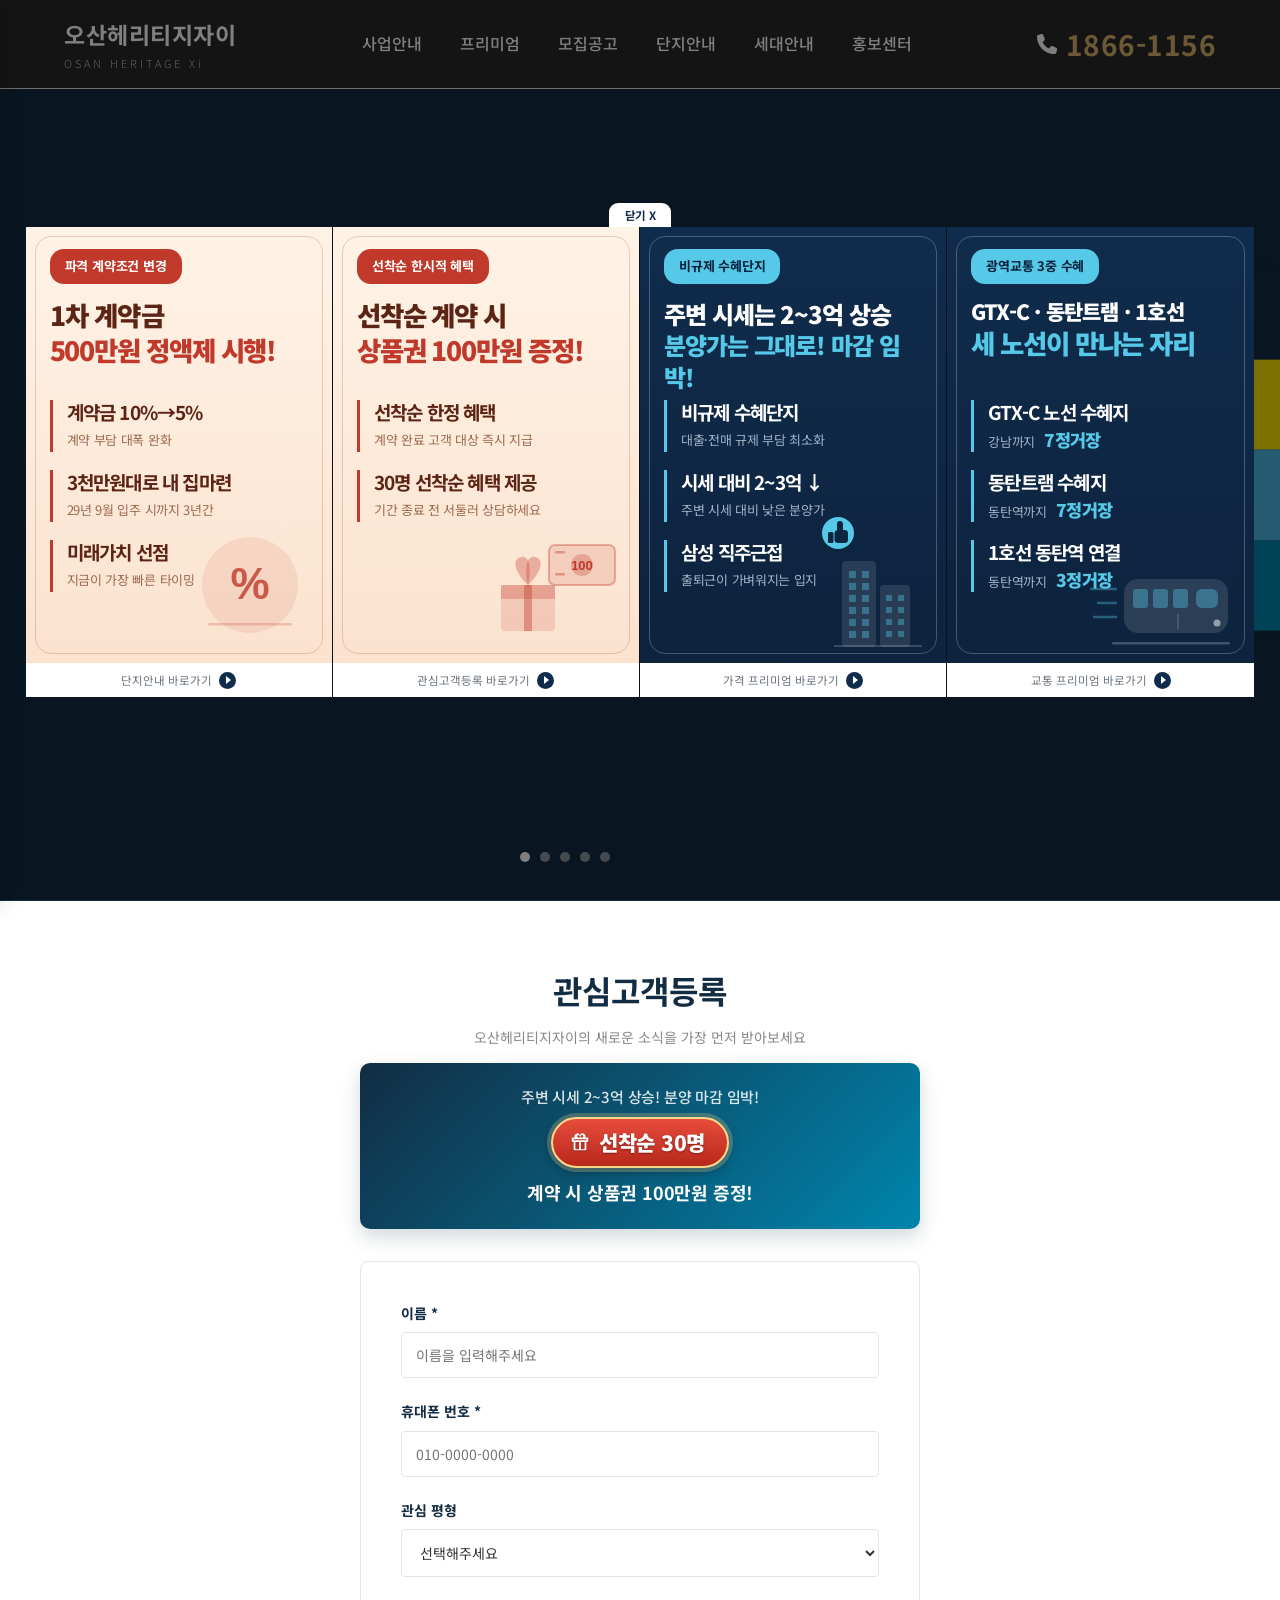
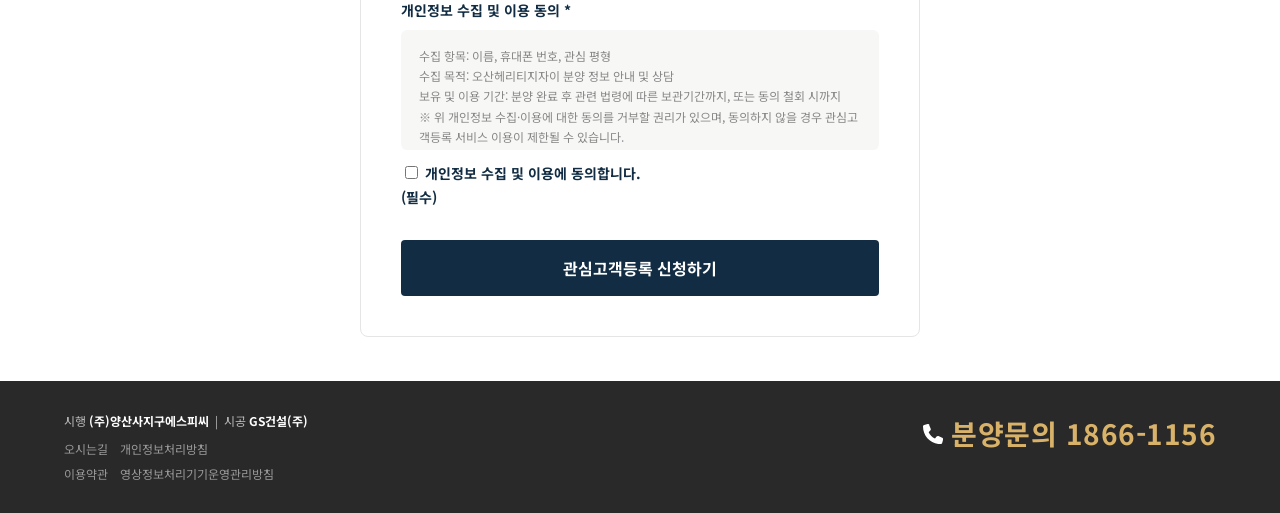
==== commit 3db2230e: "Cache-bust style.css on all pages so CSS updates reach visitors immediately CSS was served with max-" ====
--- a/index.html
+++ b/index.html
@@ -41,7 +41,7 @@
   "image": "https://xn--oy2b91kr2dszac2c1et0n5sxjoafjv9z.com/assets/hero-mobile/main.jpg"
 }
 </script>
-<link rel="stylesheet" href="css/style.css">
+<link rel="stylesheet" href="css/style.css?v=20261008">
 <style>
   /* 메인 진입 팝업 (가격 프리미엄 + 교통 프리미엄) — 정중앙에 두 장 붙여서 노출 */
   #xipopWrap{position:fixed;inset:0;z-index:600;display:flex;justify-content:center;align-items:center;background:rgba(0,0,0,.5);}
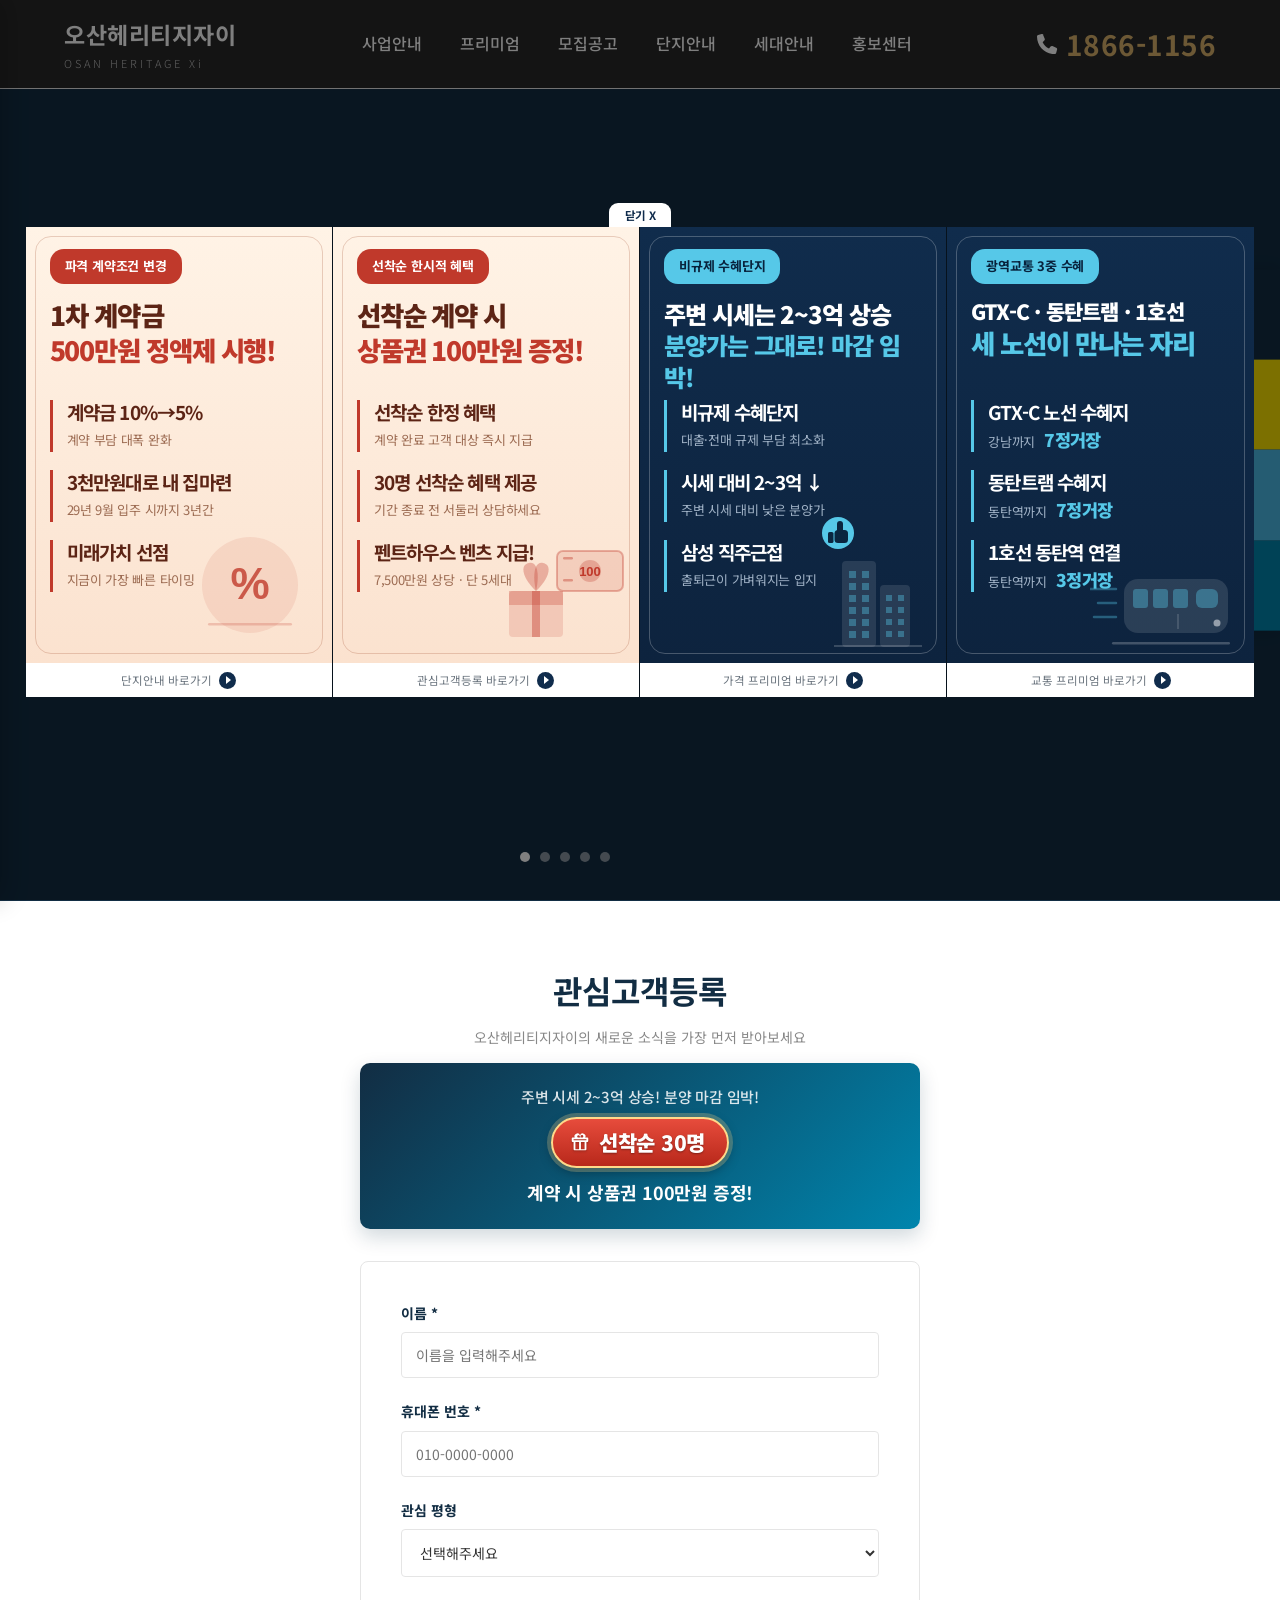
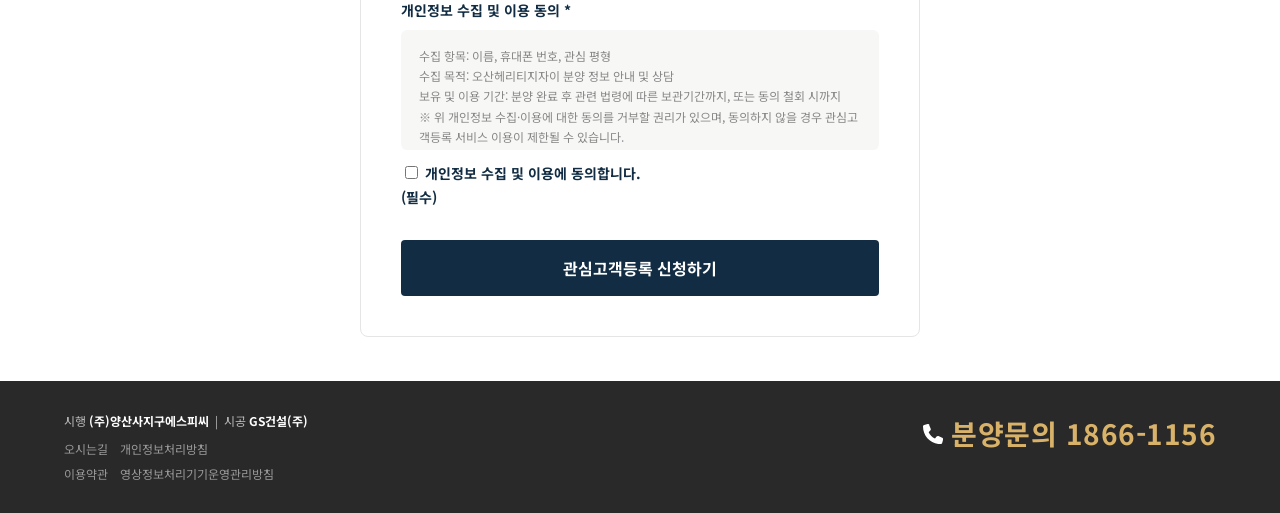
==== commit 45338778: "선착순 혜택 팝업에 펜트하우스 벤츠 지급(7,500만원 상당, 단 5세대) 항목 추가 Co-Authored-By: Claude Sonnet 5.5 <noreply@anthropic" ====
--- a/index.html
+++ b/index.html
@@ -135,7 +135,7 @@
   <div class="xipop-popup" id="xipopBonus">
     <div class="xipop-card xipop-bonus">
       <div class="xipop-frame"></div>
-      <svg class="xipop-art" style="right:18px;bottom:14px" width="130" height="110" viewBox="0 0 130 110">
+      <svg class="xipop-art" style="right:10px;bottom:8px" width="130" height="110" viewBox="0 0 130 110">
         <rect x="10" y="46" width="54" height="46" rx="4" fill="rgba(192,57,43,.16)"/>
         <rect x="10" y="46" width="54" height="14" fill="rgba(192,57,43,.28)"/>
         <rect x="33" y="46" width="8" height="46" fill="rgba(192,57,43,.4)"/>
@@ -153,6 +153,7 @@
         <div class="xipop-list">
           <div class="xipop-item"><b>선착순 한정 혜택</b><i class="xipop-desc">계약 완료 고객 대상 즉시 지급</i></div>
           <div class="xipop-item"><b>30명 선착순 혜택 제공</b><i class="xipop-desc">기간 종료 전 서둘러 상담하세요</i></div>
+          <div class="xipop-item"><b>펜트하우스 벤츠 지급!</b><i class="xipop-desc">7,500만원 상당 · 단 5세대</i></div>
         </div>
       </div>
     </div>
@@ -355,7 +356,7 @@
       <div class="xipop-popup" id="m-xipopBonus">
         <div class="xipop-card xipop-bonus">
           <div class="xipop-frame"></div>
-          <svg class="xipop-art" style="right:18px;bottom:14px" width="130" height="110" viewBox="0 0 130 110">
+          <svg class="xipop-art" style="right:10px;bottom:8px" width="130" height="110" viewBox="0 0 130 110">
             <rect x="10" y="46" width="54" height="46" rx="4" fill="rgba(192,57,43,.16)"/>
             <rect x="10" y="46" width="54" height="14" fill="rgba(192,57,43,.28)"/>
             <rect x="33" y="46" width="8" height="46" fill="rgba(192,57,43,.4)"/>
@@ -373,6 +374,7 @@
             <div class="xipop-list">
               <div class="xipop-item"><b>선착순 한정 혜택</b><i class="xipop-desc">계약 완료 고객 대상 즉시 지급</i></div>
               <div class="xipop-item"><b>30명 선착순 혜택 제공</b><i class="xipop-desc">기간 종료 전 서둘러 상담하세요</i></div>
+              <div class="xipop-item"><b>펜트하우스 벤츠 지급!</b><i class="xipop-desc">7,500만원 상당 · 단 5세대</i></div>
             </div>
           </div>
         </div>
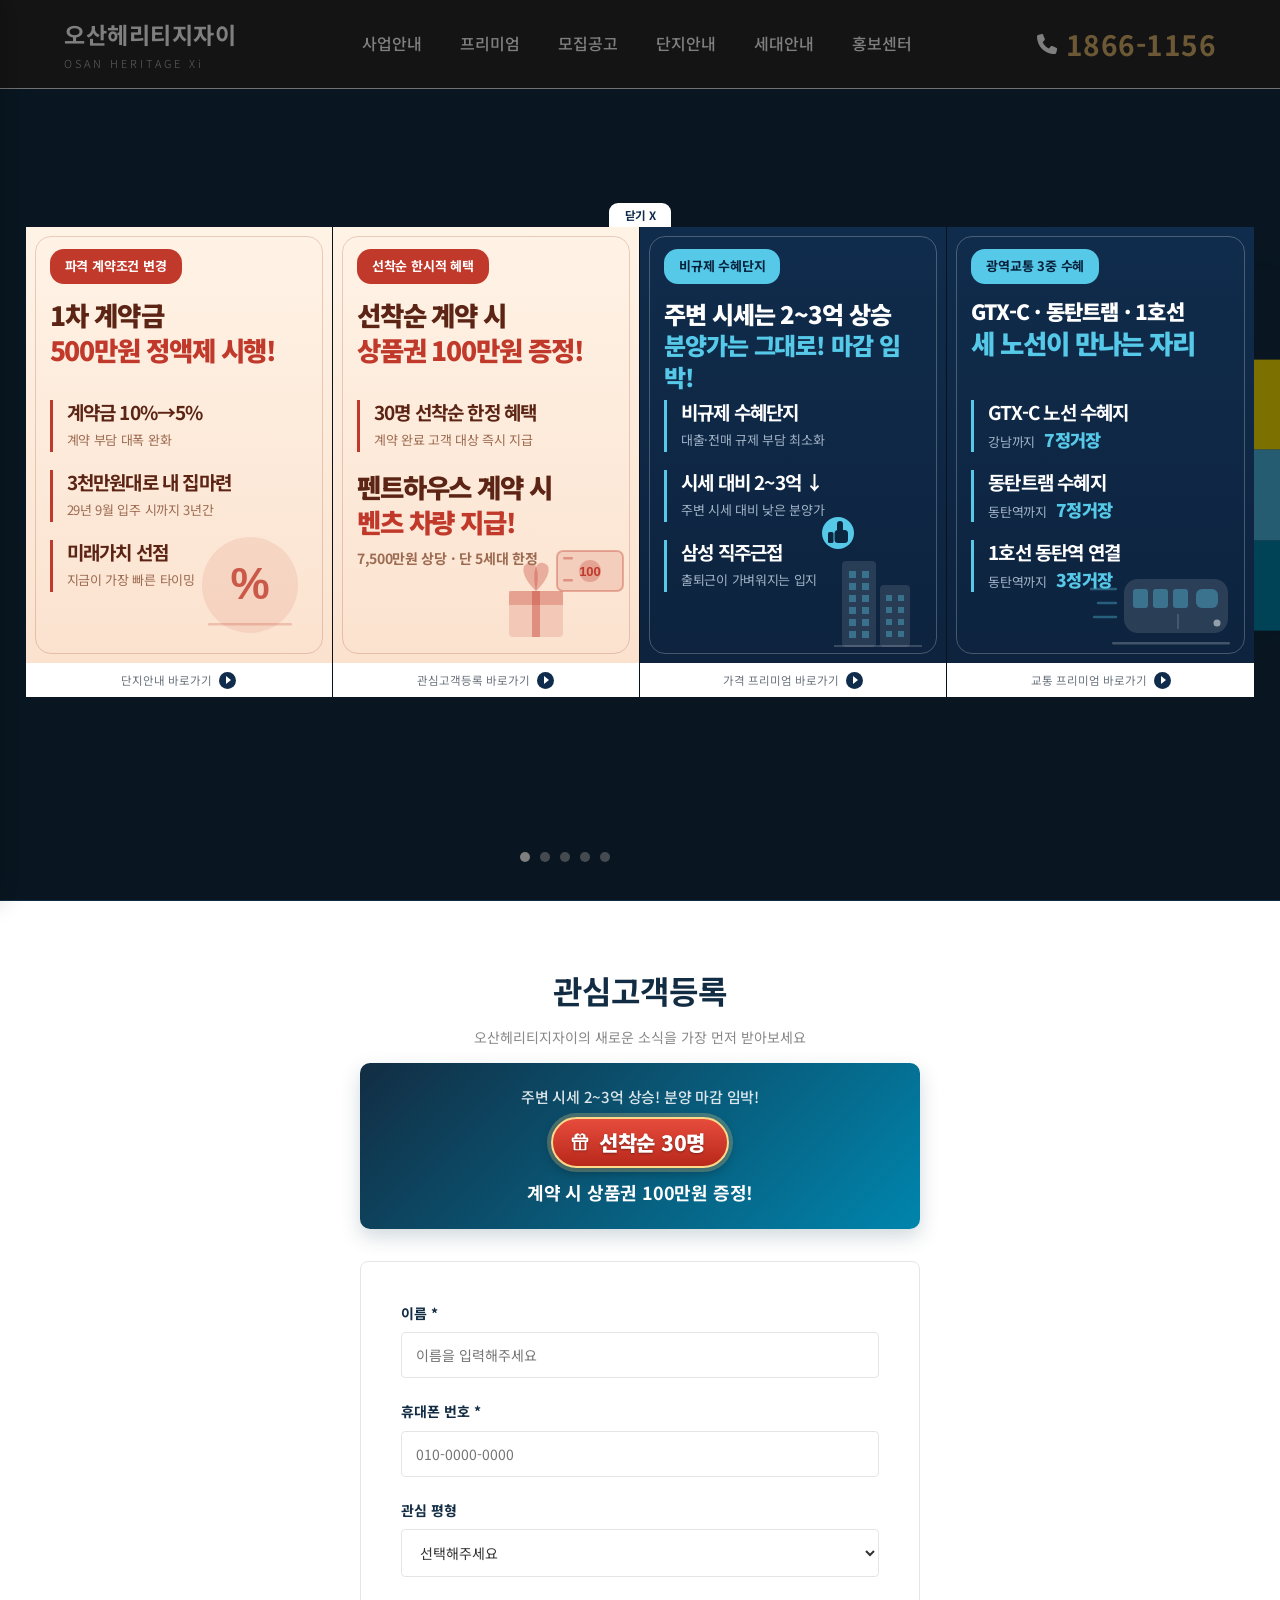
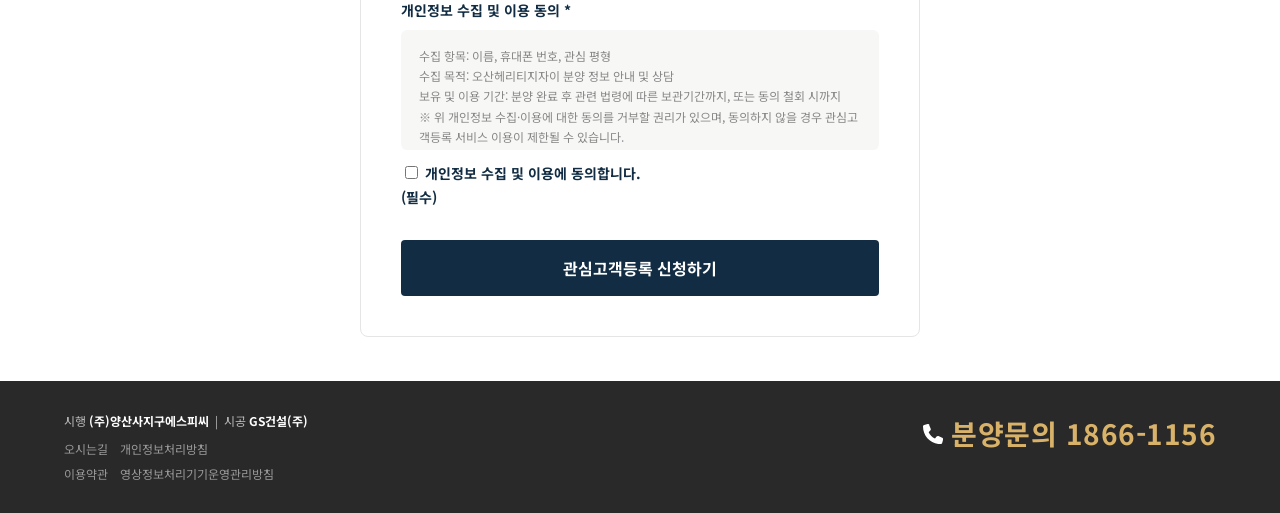
==== commit 470a4612: "선착순 혜택 팝업: 30명 문구를 한정 혜택에 통합, 펜트하우스 벤츠 지급을 큰 헤드라인으로 변경 Co-Authored-By: Claude Sonnet 5.5 <noreply@an" ====
--- a/index.html
+++ b/index.html
@@ -77,6 +77,8 @@
   .xipop-h1{margin-top:14px;height:76px;font-size:26.5px;font-weight:900;line-height:1.32;letter-spacing:-1.1px;color:#fff;}
   .xipop-h1 span{color:#56c8e8;}
   .xipop-h1.xipop-h1-fit{font-size:24px;}
+  .xipop-h1.xipop-h1-auto{height:auto;margin-top:0;}
+  .xipop-sub{margin-top:8px;font-size:14px;line-height:20px;font-weight:700;letter-spacing:-.3px;color:#9c6b52;}
   .xipop-h1 .sm{display:block;font-size:21px;letter-spacing:-.8px;color:#fff;}
   .xipop-list{margin-top:26px;}
   .xipop-item{height:52px;margin-bottom:18px;border-left:3px solid #56c8e8;padding-left:14px;}
@@ -151,10 +153,10 @@
         <span class="xipop-chip">선착순 한시적 혜택</span>
         <h1 class="xipop-h1">선착순 계약 시<br><span>상품권 100만원 증정!</span></h1>
         <div class="xipop-list">
-          <div class="xipop-item"><b>선착순 한정 혜택</b><i class="xipop-desc">계약 완료 고객 대상 즉시 지급</i></div>
-          <div class="xipop-item"><b>30명 선착순 혜택 제공</b><i class="xipop-desc">기간 종료 전 서둘러 상담하세요</i></div>
-          <div class="xipop-item"><b>펜트하우스 벤츠 지급!</b><i class="xipop-desc">7,500만원 상당 · 단 5세대</i></div>
-        </div>
+          <div class="xipop-item"><b>30명 선착순 한정 혜택</b><i class="xipop-desc">계약 완료 고객 대상 즉시 지급</i></div>
+        </div>
+        <div class="xipop-h1 xipop-h1-auto">펜트하우스 계약 시<br><span>벤츠 차량 지급!</span></div>
+        <p class="xipop-sub">7,500만원 상당 · 단 5세대 한정</p>
       </div>
     </div>
     <a href="interest.html" class="xipop-cta">관심고객등록 바로가기<span class="xipop-arrow"></span></a>
@@ -372,10 +374,10 @@
             <span class="xipop-chip">선착순 한시적 혜택</span>
             <h1 class="xipop-h1">선착순 계약 시<br><span>상품권 100만원 증정!</span></h1>
             <div class="xipop-list">
-              <div class="xipop-item"><b>선착순 한정 혜택</b><i class="xipop-desc">계약 완료 고객 대상 즉시 지급</i></div>
-              <div class="xipop-item"><b>30명 선착순 혜택 제공</b><i class="xipop-desc">기간 종료 전 서둘러 상담하세요</i></div>
-              <div class="xipop-item"><b>펜트하우스 벤츠 지급!</b><i class="xipop-desc">7,500만원 상당 · 단 5세대</i></div>
+              <div class="xipop-item"><b>30명 선착순 한정 혜택</b><i class="xipop-desc">계약 완료 고객 대상 즉시 지급</i></div>
             </div>
+            <div class="xipop-h1 xipop-h1-auto">펜트하우스 계약 시<br><span>벤츠 차량 지급!</span></div>
+            <p class="xipop-sub">7,500만원 상당 · 단 5세대 한정</p>
           </div>
         </div>
         <a href="interest.html" class="xipop-cta">관심고객등록 바로가기<span class="xipop-arrow"></span></a>
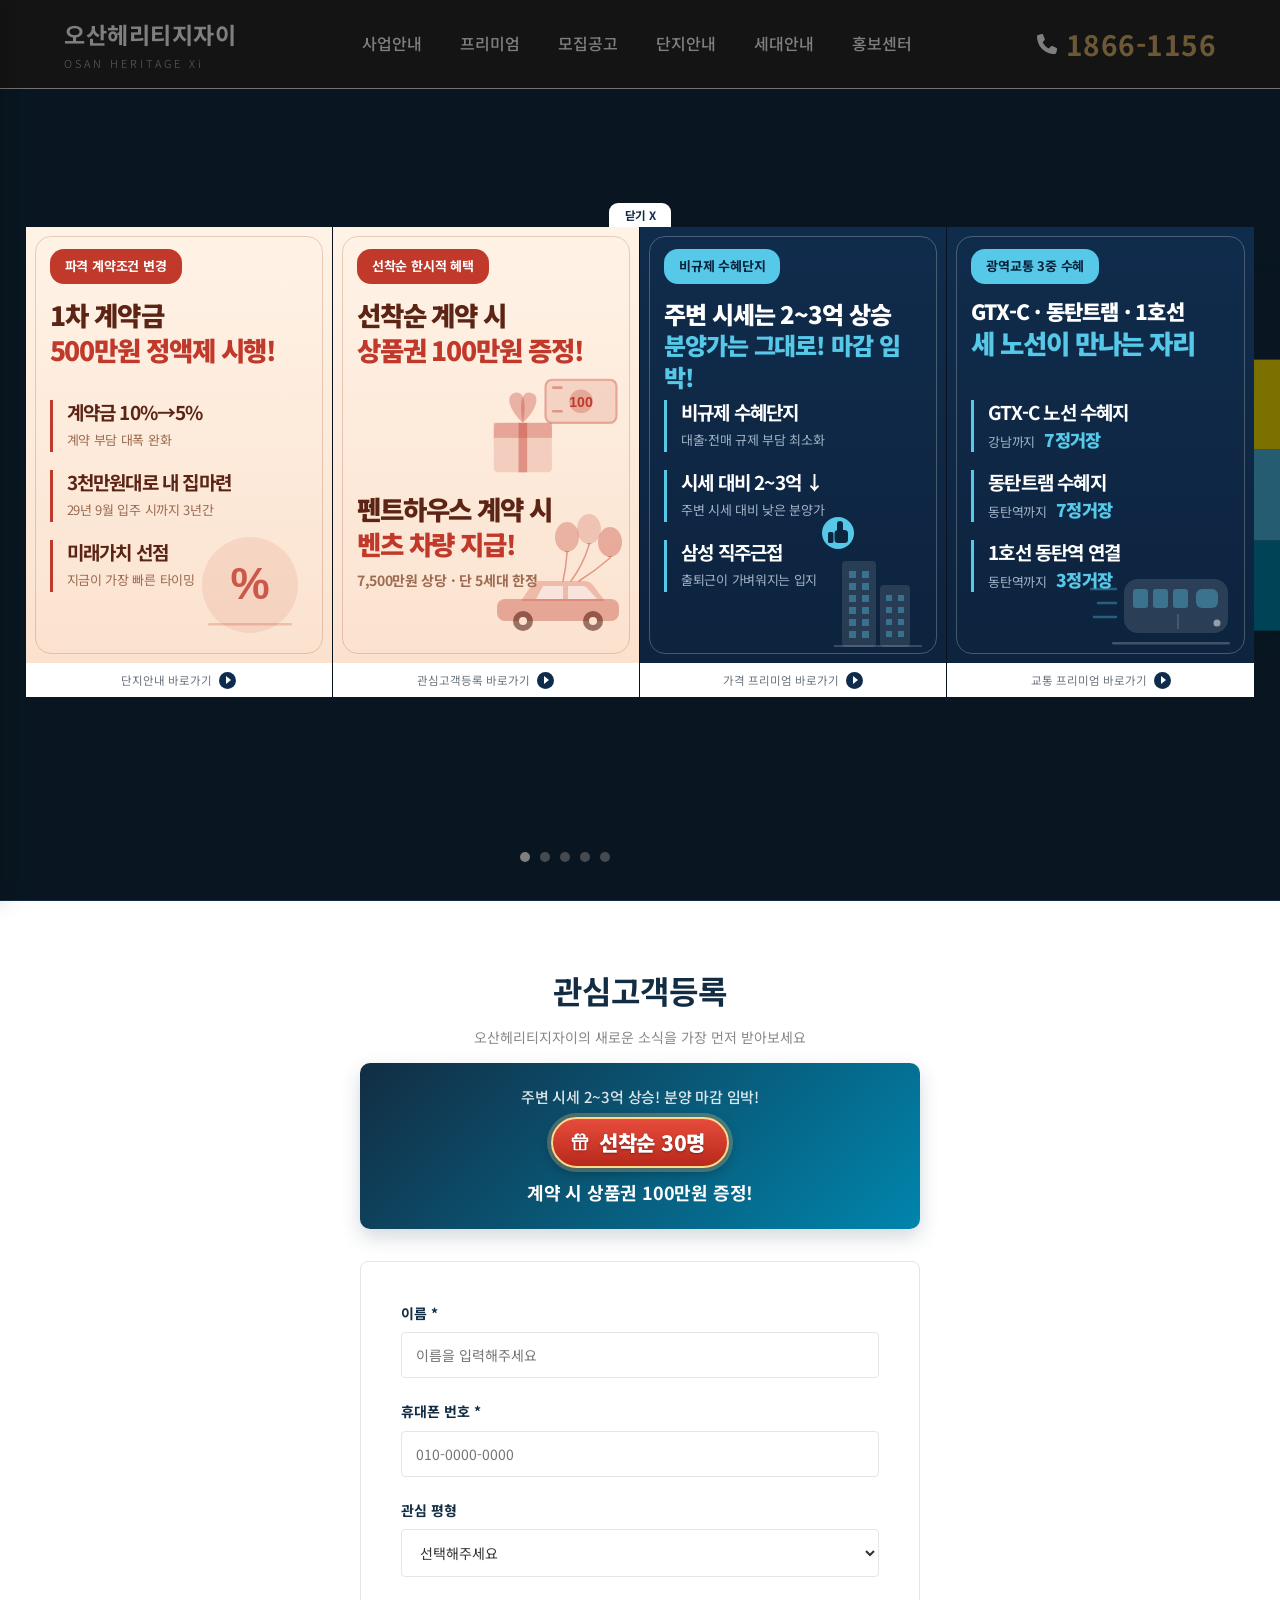
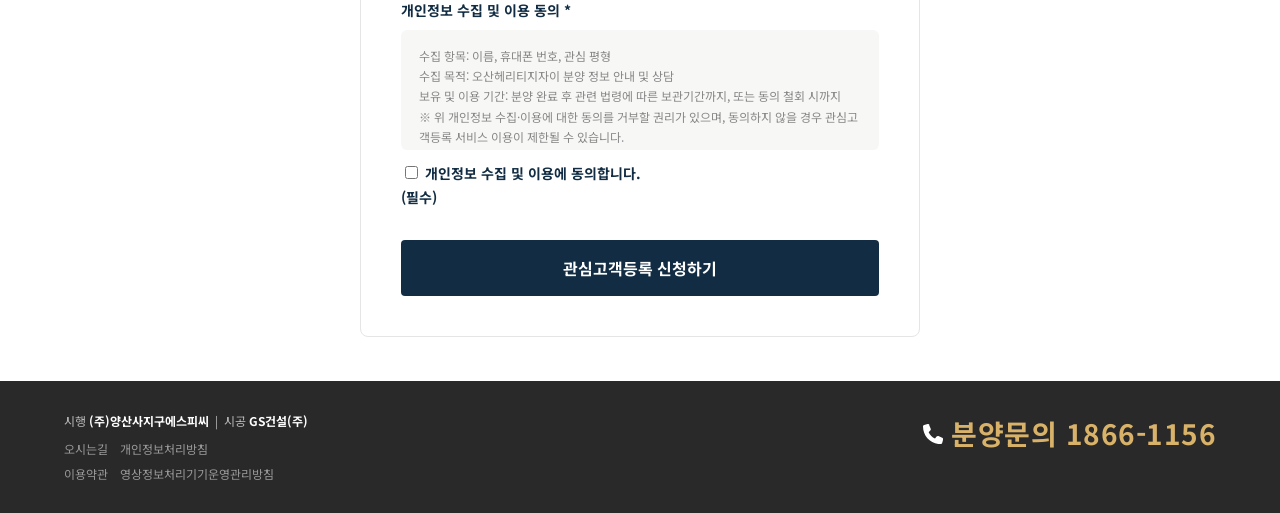
==== commit 9ef255f3: "선착순 혜택 팝업: 한정혜택 항목 제거, 선물상자 이미지를 위로 이동, 우측하단에 풍선 단 자동차 일러스트 추가 Co-Authored-By: Claude Sonnet 5.5 <no" ====
--- a/index.html
+++ b/index.html
@@ -78,6 +78,7 @@
   .xipop-h1 span{color:#56c8e8;}
   .xipop-h1.xipop-h1-fit{font-size:24px;}
   .xipop-h1.xipop-h1-auto{height:auto;margin-top:0;}
+  .xipop-h1.xipop-h1-gap{margin-top:118px;}
   .xipop-sub{margin-top:8px;font-size:14px;line-height:20px;font-weight:700;letter-spacing:-.3px;color:#9c6b52;}
   .xipop-h1 .sm{display:block;font-size:21px;letter-spacing:-.8px;color:#fff;}
   .xipop-list{margin-top:26px;}
@@ -137,7 +138,7 @@
   <div class="xipop-popup" id="xipopBonus">
     <div class="xipop-card xipop-bonus">
       <div class="xipop-frame"></div>
-      <svg class="xipop-art" style="right:10px;bottom:8px" width="130" height="110" viewBox="0 0 130 110">
+      <svg class="xipop-art" style="right:16px;top:146px" width="140" height="119" viewBox="0 0 130 110">
         <rect x="10" y="46" width="54" height="46" rx="4" fill="rgba(192,57,43,.16)"/>
         <rect x="10" y="46" width="54" height="14" fill="rgba(192,57,43,.28)"/>
         <rect x="33" y="46" width="8" height="46" fill="rgba(192,57,43,.4)"/>
@@ -149,13 +150,22 @@
         <rect x="64" y="12" width="10" height="2.5" rx="1.2" fill="rgba(192,57,43,.4)"/>
         <rect x="64" y="34" width="10" height="2.5" rx="1.2" fill="rgba(192,57,43,.4)"/>
       </svg>
+      <svg class="xipop-art" style="right:12px;bottom:30px" width="140" height="120" viewBox="0 0 140 120">
+        <ellipse cx="80" cy="24" rx="12" ry="15" fill="rgba(192,57,43,.30)"/>
+        <ellipse cx="102" cy="16" rx="12" ry="15" fill="rgba(192,57,43,.20)"/>
+        <ellipse cx="123" cy="29" rx="12" ry="15" fill="rgba(192,57,43,.34)"/>
+        <path d="M77 38 L80 40 L83 38 Z M99 30 L102 32 L105 30 Z M120 43 L123 45 L126 43 Z" fill="rgba(192,57,43,.4)"/>
+        <path d="M80 40 Q 79 55 76 68 M102 32 Q 96 52 84 68 M123 45 Q 108 58 92 68" fill="none" stroke="rgba(192,57,43,.45)" stroke-width="1.5" stroke-linecap="round"/>
+        <path d="M34 88 L46 70 Q48 68 52 68 L98 68 Q102 68 105 71 L118 88 Z" fill="rgba(192,57,43,.24)"/>
+        <path d="M49 86 L56 73 L76 73 L76 86 Z M81 86 L81 73 L96 73 Q99 73 101 76 L110 86 Z" fill="rgba(255,255,255,.6)"/>
+        <rect x="10" y="86" width="122" height="22" rx="8" fill="rgba(192,57,43,.36)"/>
+        <circle cx="36" cy="108" r="10" fill="rgba(92,36,21,.6)"/><circle cx="36" cy="108" r="4" fill="#fbe2cf"/>
+        <circle cx="106" cy="108" r="10" fill="rgba(92,36,21,.6)"/><circle cx="106" cy="108" r="4" fill="#fbe2cf"/>
+      </svg>
       <div class="xipop-body">
         <span class="xipop-chip">선착순 한시적 혜택</span>
         <h1 class="xipop-h1">선착순 계약 시<br><span>상품권 100만원 증정!</span></h1>
-        <div class="xipop-list">
-          <div class="xipop-item"><b>30명 선착순 한정 혜택</b><i class="xipop-desc">계약 완료 고객 대상 즉시 지급</i></div>
-        </div>
-        <div class="xipop-h1 xipop-h1-auto">펜트하우스 계약 시<br><span>벤츠 차량 지급!</span></div>
+        <div class="xipop-h1 xipop-h1-auto xipop-h1-gap">펜트하우스 계약 시<br><span>벤츠 차량 지급!</span></div>
         <p class="xipop-sub">7,500만원 상당 · 단 5세대 한정</p>
       </div>
     </div>
@@ -358,7 +368,7 @@
       <div class="xipop-popup" id="m-xipopBonus">
         <div class="xipop-card xipop-bonus">
           <div class="xipop-frame"></div>
-          <svg class="xipop-art" style="right:10px;bottom:8px" width="130" height="110" viewBox="0 0 130 110">
+          <svg class="xipop-art" style="right:16px;top:146px" width="140" height="119" viewBox="0 0 130 110">
             <rect x="10" y="46" width="54" height="46" rx="4" fill="rgba(192,57,43,.16)"/>
             <rect x="10" y="46" width="54" height="14" fill="rgba(192,57,43,.28)"/>
             <rect x="33" y="46" width="8" height="46" fill="rgba(192,57,43,.4)"/>
@@ -370,13 +380,22 @@
             <rect x="64" y="12" width="10" height="2.5" rx="1.2" fill="rgba(192,57,43,.4)"/>
             <rect x="64" y="34" width="10" height="2.5" rx="1.2" fill="rgba(192,57,43,.4)"/>
           </svg>
+          <svg class="xipop-art" style="right:12px;bottom:30px" width="140" height="120" viewBox="0 0 140 120">
+            <ellipse cx="80" cy="24" rx="12" ry="15" fill="rgba(192,57,43,.30)"/>
+            <ellipse cx="102" cy="16" rx="12" ry="15" fill="rgba(192,57,43,.20)"/>
+            <ellipse cx="123" cy="29" rx="12" ry="15" fill="rgba(192,57,43,.34)"/>
+            <path d="M77 38 L80 40 L83 38 Z M99 30 L102 32 L105 30 Z M120 43 L123 45 L126 43 Z" fill="rgba(192,57,43,.4)"/>
+            <path d="M80 40 Q 79 55 76 68 M102 32 Q 96 52 84 68 M123 45 Q 108 58 92 68" fill="none" stroke="rgba(192,57,43,.45)" stroke-width="1.5" stroke-linecap="round"/>
+            <path d="M34 88 L46 70 Q48 68 52 68 L98 68 Q102 68 105 71 L118 88 Z" fill="rgba(192,57,43,.24)"/>
+            <path d="M49 86 L56 73 L76 73 L76 86 Z M81 86 L81 73 L96 73 Q99 73 101 76 L110 86 Z" fill="rgba(255,255,255,.6)"/>
+            <rect x="10" y="86" width="122" height="22" rx="8" fill="rgba(192,57,43,.36)"/>
+            <circle cx="36" cy="108" r="10" fill="rgba(92,36,21,.6)"/><circle cx="36" cy="108" r="4" fill="#fbe2cf"/>
+            <circle cx="106" cy="108" r="10" fill="rgba(92,36,21,.6)"/><circle cx="106" cy="108" r="4" fill="#fbe2cf"/>
+          </svg>
           <div class="xipop-body">
             <span class="xipop-chip">선착순 한시적 혜택</span>
             <h1 class="xipop-h1">선착순 계약 시<br><span>상품권 100만원 증정!</span></h1>
-            <div class="xipop-list">
-              <div class="xipop-item"><b>30명 선착순 한정 혜택</b><i class="xipop-desc">계약 완료 고객 대상 즉시 지급</i></div>
-            </div>
-            <div class="xipop-h1 xipop-h1-auto">펜트하우스 계약 시<br><span>벤츠 차량 지급!</span></div>
+            <div class="xipop-h1 xipop-h1-auto xipop-h1-gap">펜트하우스 계약 시<br><span>벤츠 차량 지급!</span></div>
             <p class="xipop-sub">7,500만원 상당 · 단 5세대 한정</p>
           </div>
         </div>
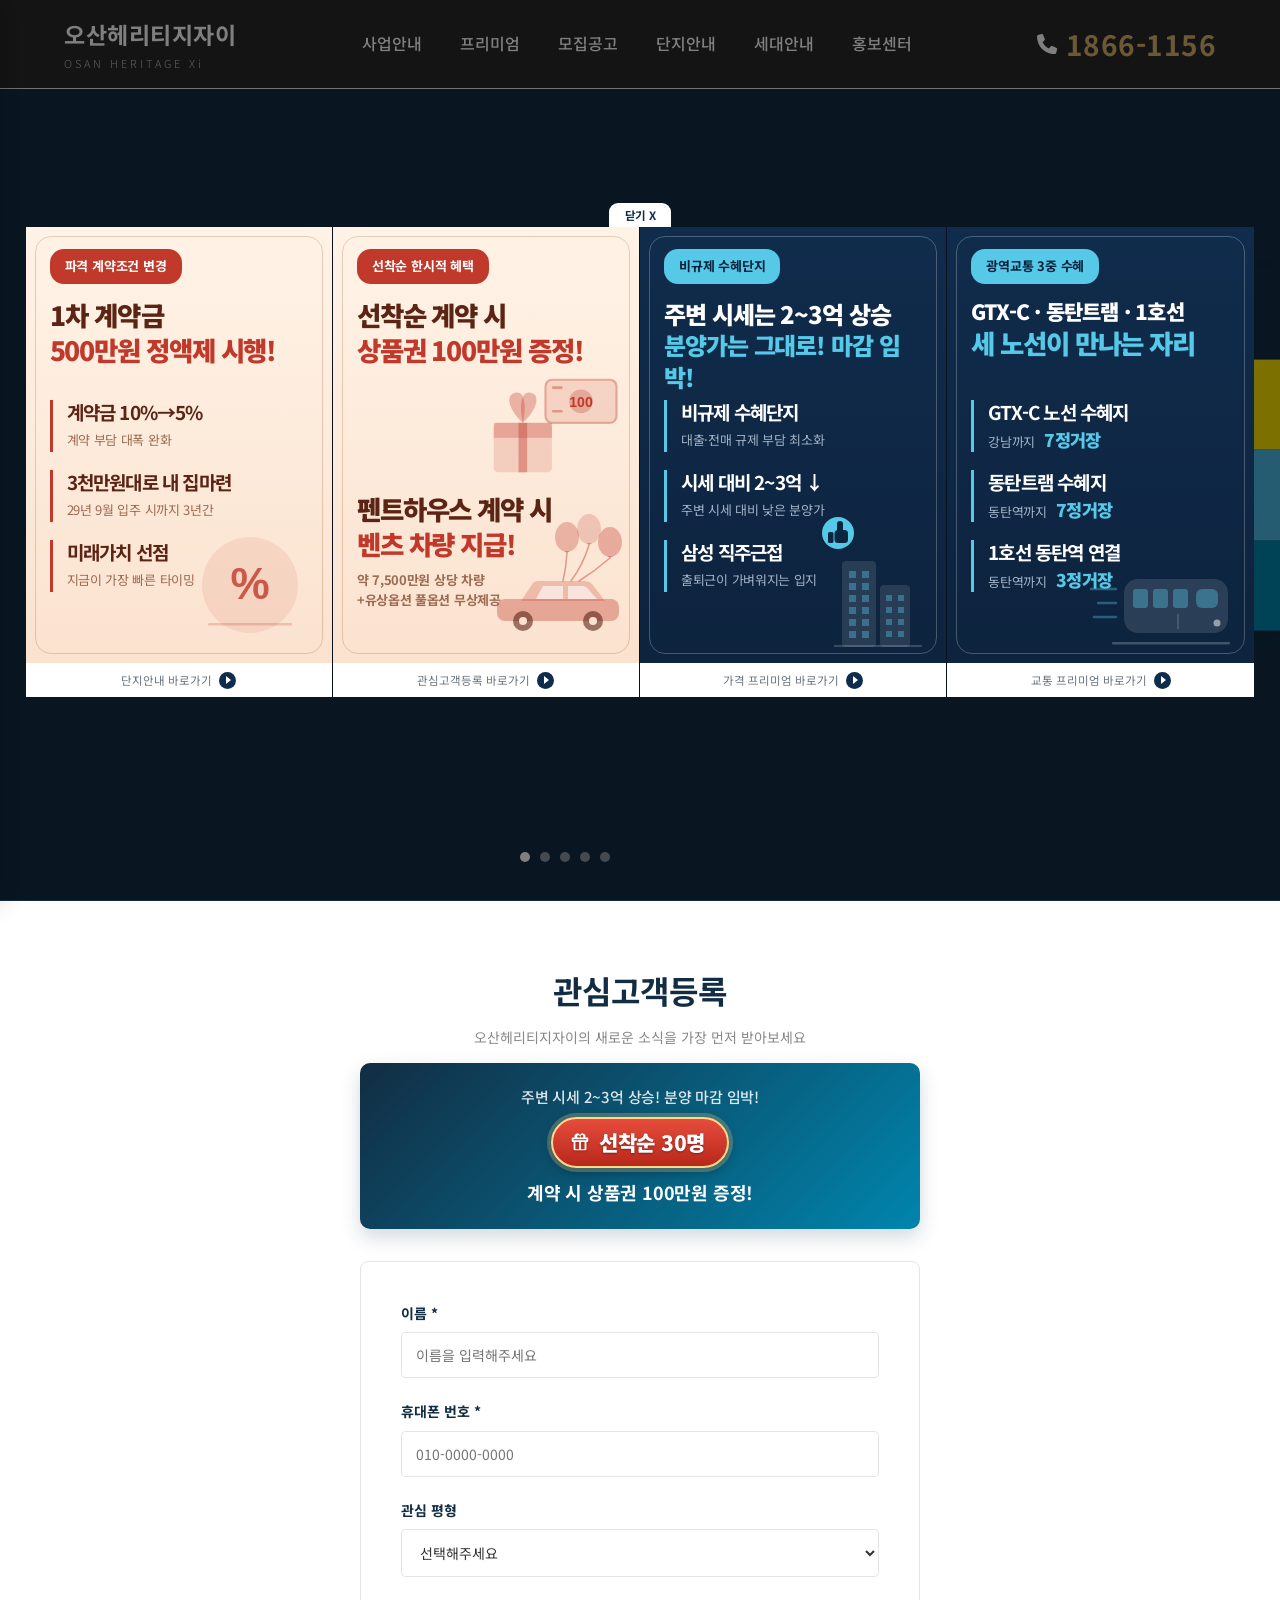
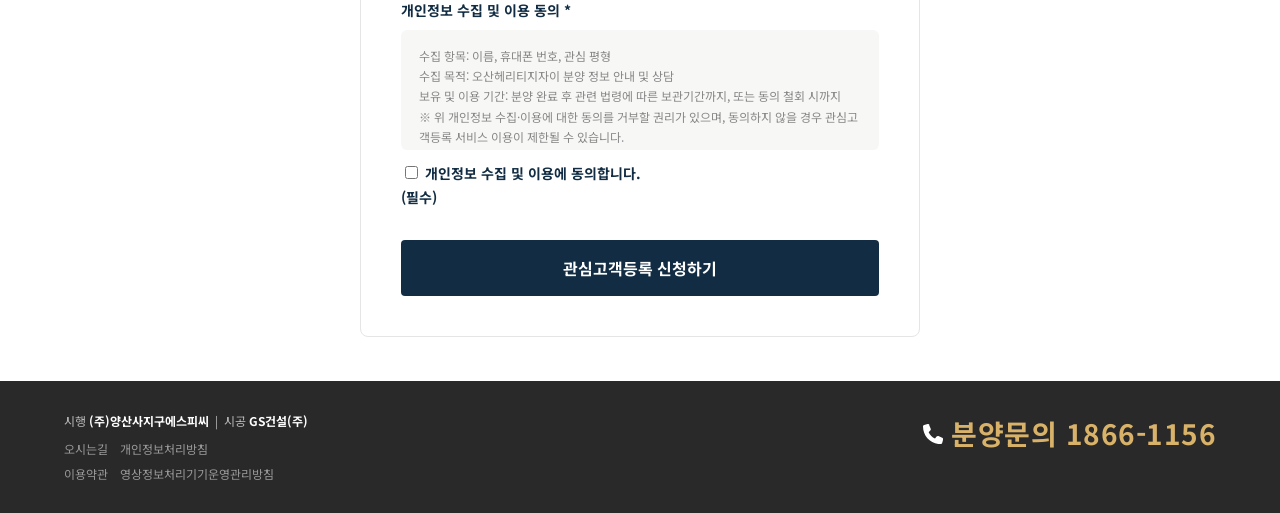
==== commit dfc86ed2: "펜트하우스 혜택 설명 문구 변경: 약 7,500만원 상당 차량 + 유상옵션 풀옵션 무상제공 Co-Authored-By: Claude Sonnet 5.5 <noreply@anthro" ====
--- a/index.html
+++ b/index.html
@@ -79,7 +79,7 @@
   .xipop-h1.xipop-h1-fit{font-size:24px;}
   .xipop-h1.xipop-h1-auto{height:auto;margin-top:0;}
   .xipop-h1.xipop-h1-gap{margin-top:118px;}
-  .xipop-sub{margin-top:8px;font-size:14px;line-height:20px;font-weight:700;letter-spacing:-.3px;color:#9c6b52;}
+  .xipop-sub{margin-top:8px;font-size:13px;line-height:20px;font-weight:700;letter-spacing:-.3px;color:#9c6b52;}
   .xipop-h1 .sm{display:block;font-size:21px;letter-spacing:-.8px;color:#fff;}
   .xipop-list{margin-top:26px;}
   .xipop-item{height:52px;margin-bottom:18px;border-left:3px solid #56c8e8;padding-left:14px;}
@@ -166,7 +166,7 @@
         <span class="xipop-chip">선착순 한시적 혜택</span>
         <h1 class="xipop-h1">선착순 계약 시<br><span>상품권 100만원 증정!</span></h1>
         <div class="xipop-h1 xipop-h1-auto xipop-h1-gap">펜트하우스 계약 시<br><span>벤츠 차량 지급!</span></div>
-        <p class="xipop-sub">7,500만원 상당 · 단 5세대 한정</p>
+        <p class="xipop-sub">약 7,500만원 상당 차량<br>+유상옵션 풀옵션 무상제공</p>
       </div>
     </div>
     <a href="interest.html" class="xipop-cta">관심고객등록 바로가기<span class="xipop-arrow"></span></a>
@@ -396,7 +396,7 @@
             <span class="xipop-chip">선착순 한시적 혜택</span>
             <h1 class="xipop-h1">선착순 계약 시<br><span>상품권 100만원 증정!</span></h1>
             <div class="xipop-h1 xipop-h1-auto xipop-h1-gap">펜트하우스 계약 시<br><span>벤츠 차량 지급!</span></div>
-            <p class="xipop-sub">7,500만원 상당 · 단 5세대 한정</p>
+            <p class="xipop-sub">약 7,500만원 상당 차량<br>+유상옵션 풀옵션 무상제공</p>
           </div>
         </div>
         <a href="interest.html" class="xipop-cta">관심고객등록 바로가기<span class="xipop-arrow"></span></a>
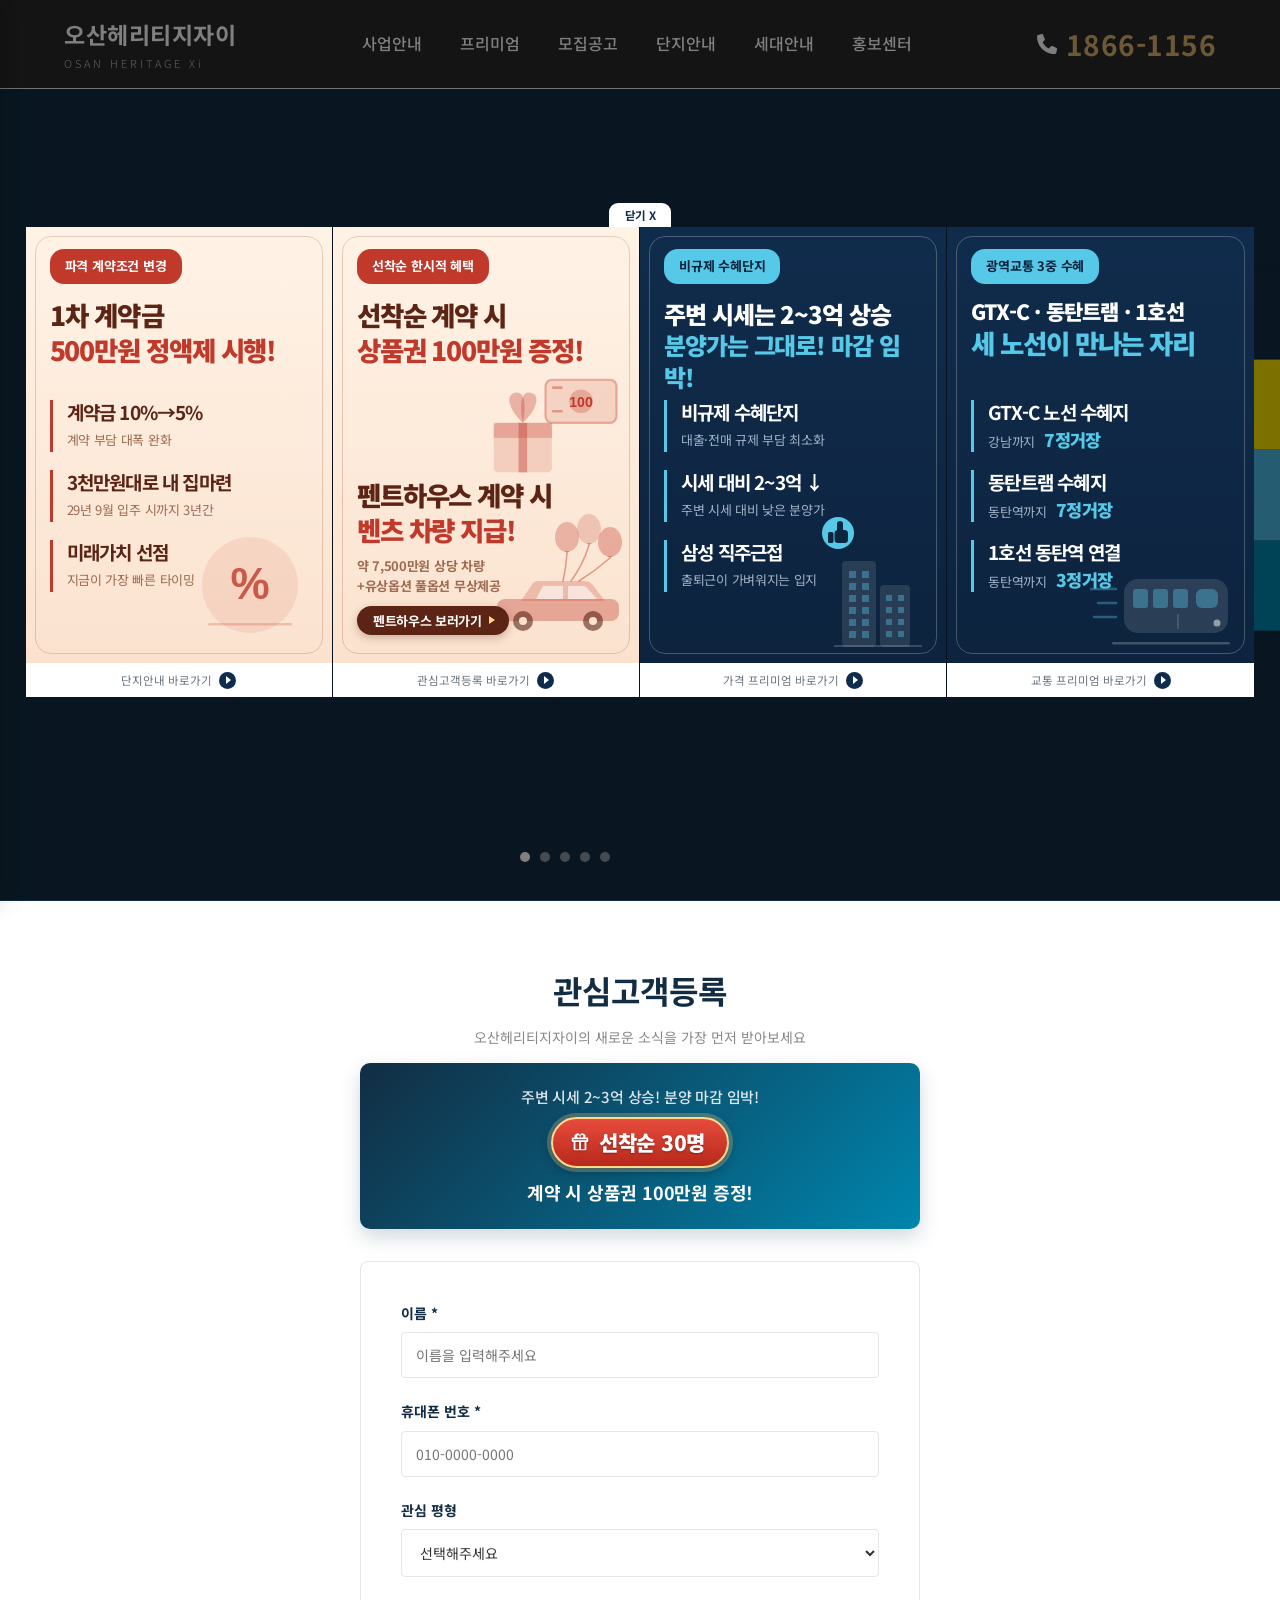
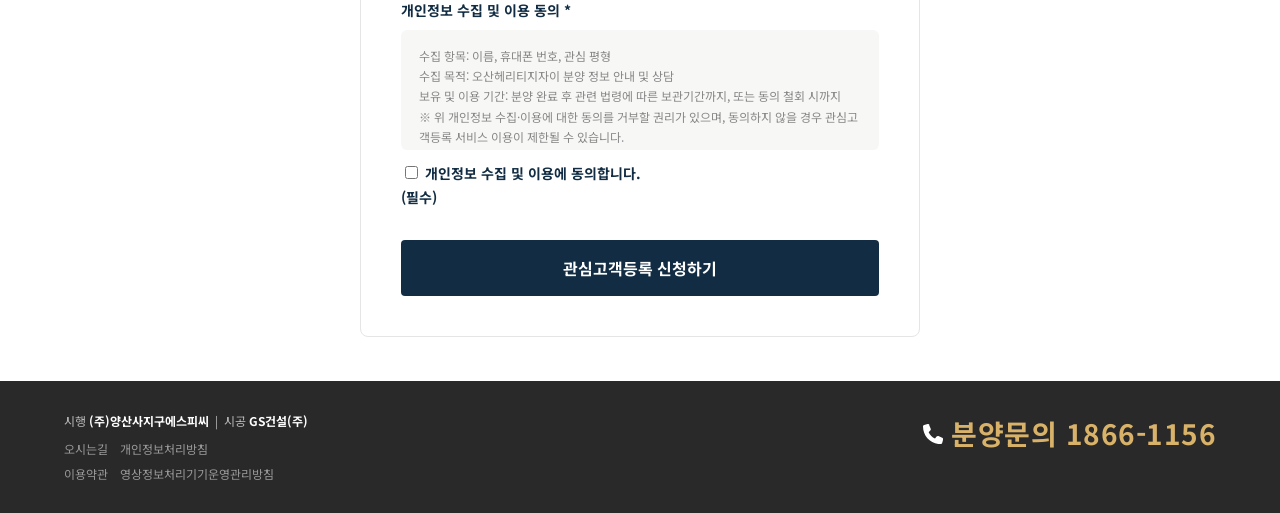
==== commit 747100ae: "펜트하우스 프리미엄 상세 페이지 추가 + 선착순 혜택 팝업에 '펜트하우스 보러가기' 버튼 - penthouse.html / css/penthouse.css 신규 (강점 5, 평당가" ====
--- a/index.html
+++ b/index.html
@@ -78,8 +78,11 @@
   .xipop-h1 span{color:#56c8e8;}
   .xipop-h1.xipop-h1-fit{font-size:24px;}
   .xipop-h1.xipop-h1-auto{height:auto;margin-top:0;}
-  .xipop-h1.xipop-h1-gap{margin-top:118px;}
+  .xipop-h1.xipop-h1-gap{margin-top:104px;}
   .xipop-sub{margin-top:8px;font-size:13px;line-height:20px;font-weight:700;letter-spacing:-.3px;color:#9c6b52;}
+  .xipop-ph-btn{display:inline-flex;align-items:center;gap:7px;margin-top:10px;padding:8px 14px 8px 16px;border-radius:999px;background:#5c2415;color:#fff;font-size:13px;font-weight:700;letter-spacing:-.3px;line-height:1;box-shadow:0 3px 8px rgba(92,36,21,.28);}
+  .xipop-ph-btn i{width:0;height:0;border-left:6px solid #ffd98a;border-top:4.5px solid transparent;border-bottom:4.5px solid transparent;}
+  .xipop-ph-btn:hover{background:#c0392b;}
   .xipop-h1 .sm{display:block;font-size:21px;letter-spacing:-.8px;color:#fff;}
   .xipop-list{margin-top:26px;}
   .xipop-item{height:52px;margin-bottom:18px;border-left:3px solid #56c8e8;padding-left:14px;}
@@ -167,6 +170,7 @@
         <h1 class="xipop-h1">선착순 계약 시<br><span>상품권 100만원 증정!</span></h1>
         <div class="xipop-h1 xipop-h1-auto xipop-h1-gap">펜트하우스 계약 시<br><span>벤츠 차량 지급!</span></div>
         <p class="xipop-sub">약 7,500만원 상당 차량<br>+유상옵션 풀옵션 무상제공</p>
+        <a href="penthouse.html" class="xipop-ph-btn">펜트하우스 보러가기<i></i></a>
       </div>
     </div>
     <a href="interest.html" class="xipop-cta">관심고객등록 바로가기<span class="xipop-arrow"></span></a>
@@ -271,6 +275,7 @@
           <a href="premium.html#new" data-panel="new">신축 프리미엄</a>
           <a href="premium.html#traffic" data-panel="traffic">교통 프리미엄</a>
           <a href="premium.html#life" data-panel="life">생활 프리미엄</a>
+          <a href="penthouse.html">펜트하우스 프리미엄</a>
         </div>
         </li>
         <li><a href="sale.html">모집공고</a>
@@ -397,6 +402,7 @@
             <h1 class="xipop-h1">선착순 계약 시<br><span>상품권 100만원 증정!</span></h1>
             <div class="xipop-h1 xipop-h1-auto xipop-h1-gap">펜트하우스 계약 시<br><span>벤츠 차량 지급!</span></div>
             <p class="xipop-sub">약 7,500만원 상당 차량<br>+유상옵션 풀옵션 무상제공</p>
+            <a href="penthouse.html" class="xipop-ph-btn">펜트하우스 보러가기<i></i></a>
           </div>
         </div>
         <a href="interest.html" class="xipop-cta">관심고객등록 바로가기<span class="xipop-arrow"></span></a>
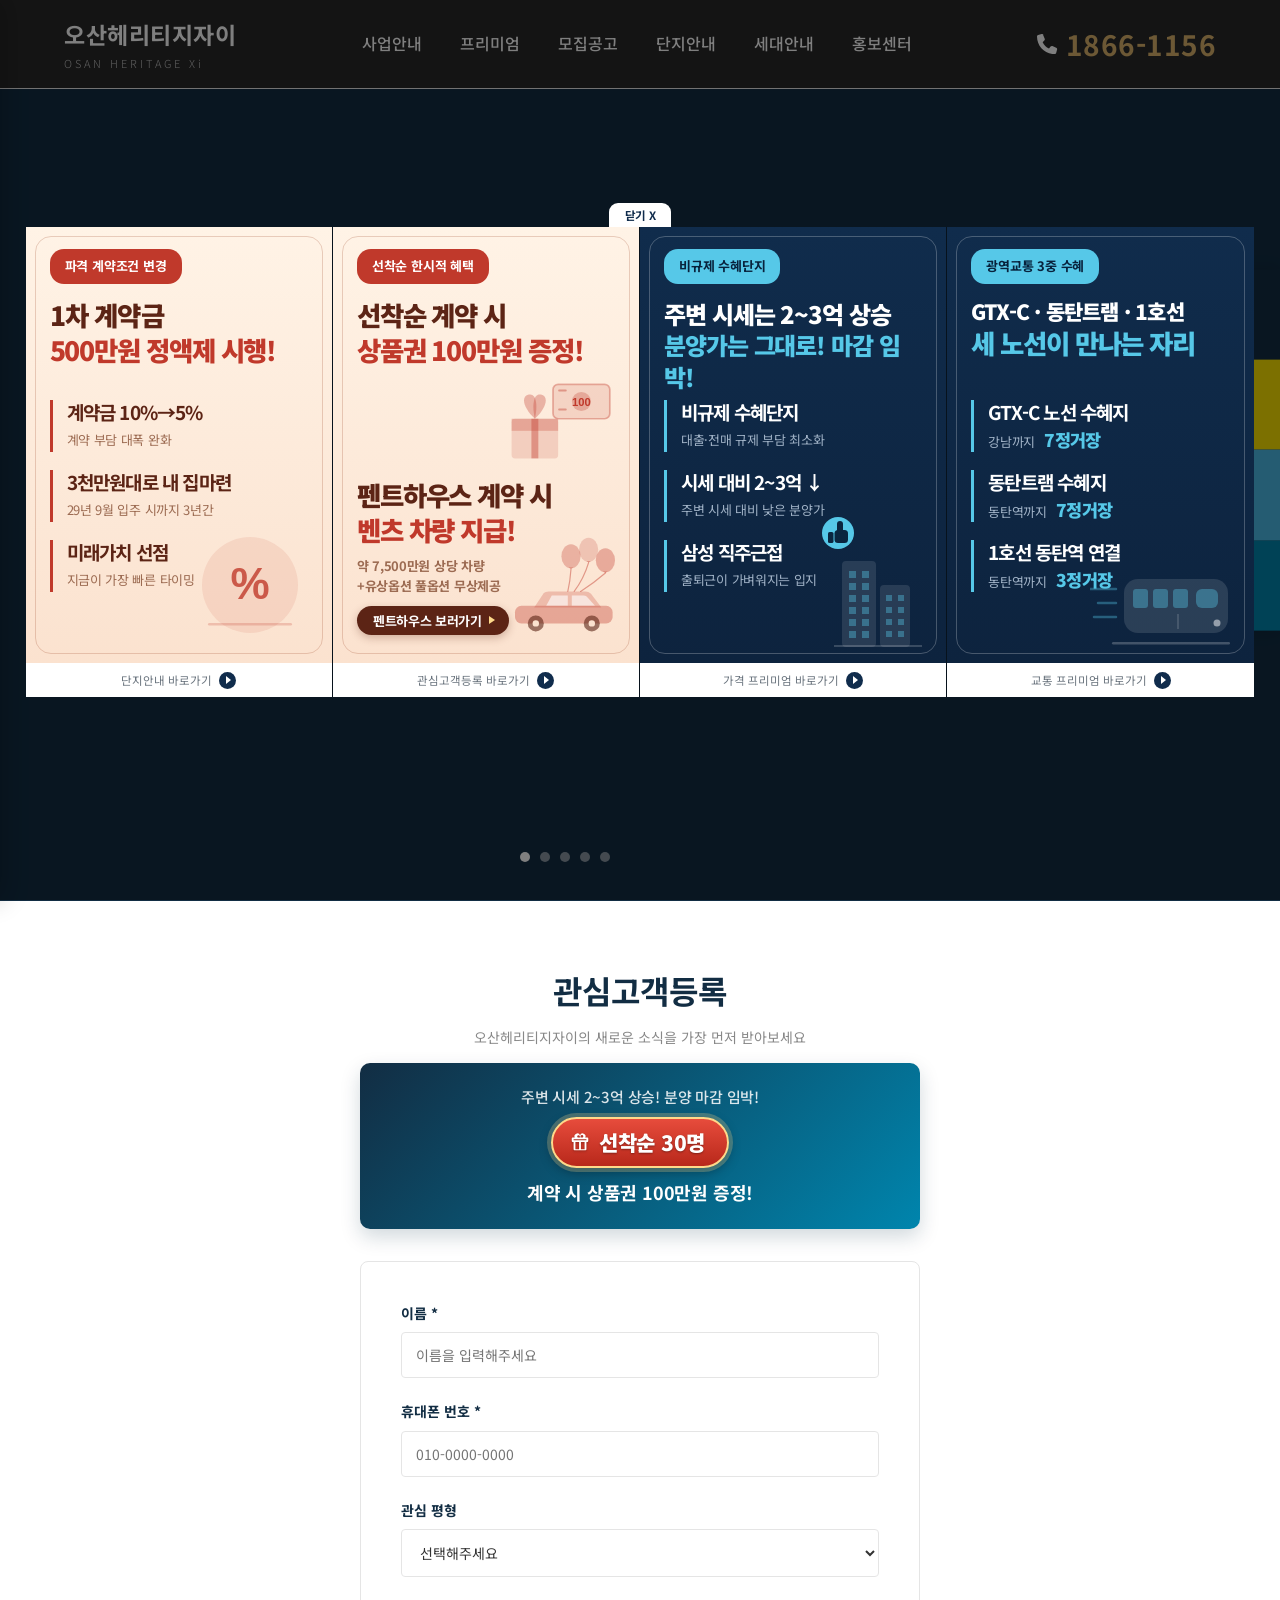
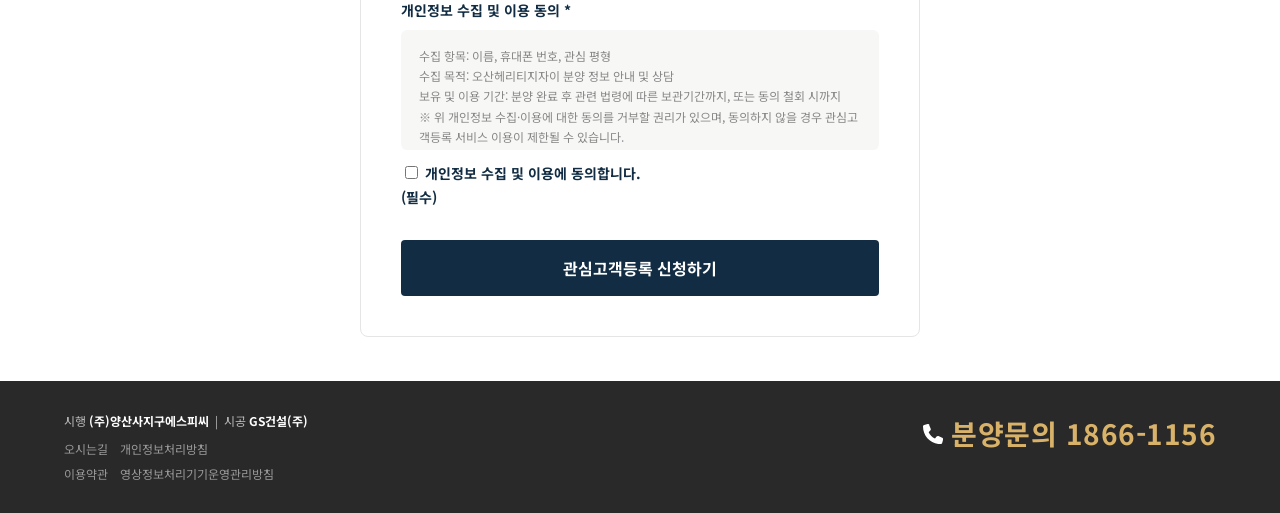
==== commit 2c8e01fc: "선착순 혜택 팝업: 선물상자·자동차 일러스트 크기 약 20% 축소 (PC/모바일) Co-Authored-By: Claude Sonnet 5.5 <noreply@anthropic.c" ====
--- a/index.html
+++ b/index.html
@@ -141,7 +141,7 @@
   <div class="xipop-popup" id="xipopBonus">
     <div class="xipop-card xipop-bonus">
       <div class="xipop-frame"></div>
-      <svg class="xipop-art" style="right:16px;top:146px" width="140" height="119" viewBox="0 0 130 110">
+      <svg class="xipop-art" style="right:24px;top:152px" width="112" height="95" viewBox="0 0 130 110">
         <rect x="10" y="46" width="54" height="46" rx="4" fill="rgba(192,57,43,.16)"/>
         <rect x="10" y="46" width="54" height="14" fill="rgba(192,57,43,.28)"/>
         <rect x="33" y="46" width="8" height="46" fill="rgba(192,57,43,.4)"/>
@@ -153,7 +153,7 @@
         <rect x="64" y="12" width="10" height="2.5" rx="1.2" fill="rgba(192,57,43,.4)"/>
         <rect x="64" y="34" width="10" height="2.5" rx="1.2" fill="rgba(192,57,43,.4)"/>
       </svg>
-      <svg class="xipop-art" style="right:12px;bottom:30px" width="140" height="120" viewBox="0 0 140 120">
+      <svg class="xipop-art" style="right:20px;bottom:30px" width="112" height="96" viewBox="0 0 140 120">
         <ellipse cx="80" cy="24" rx="12" ry="15" fill="rgba(192,57,43,.30)"/>
         <ellipse cx="102" cy="16" rx="12" ry="15" fill="rgba(192,57,43,.20)"/>
         <ellipse cx="123" cy="29" rx="12" ry="15" fill="rgba(192,57,43,.34)"/>
@@ -373,7 +373,7 @@
       <div class="xipop-popup" id="m-xipopBonus">
         <div class="xipop-card xipop-bonus">
           <div class="xipop-frame"></div>
-          <svg class="xipop-art" style="right:16px;top:146px" width="140" height="119" viewBox="0 0 130 110">
+          <svg class="xipop-art" style="right:24px;top:152px" width="112" height="95" viewBox="0 0 130 110">
             <rect x="10" y="46" width="54" height="46" rx="4" fill="rgba(192,57,43,.16)"/>
             <rect x="10" y="46" width="54" height="14" fill="rgba(192,57,43,.28)"/>
             <rect x="33" y="46" width="8" height="46" fill="rgba(192,57,43,.4)"/>
@@ -385,7 +385,7 @@
             <rect x="64" y="12" width="10" height="2.5" rx="1.2" fill="rgba(192,57,43,.4)"/>
             <rect x="64" y="34" width="10" height="2.5" rx="1.2" fill="rgba(192,57,43,.4)"/>
           </svg>
-          <svg class="xipop-art" style="right:12px;bottom:30px" width="140" height="120" viewBox="0 0 140 120">
+          <svg class="xipop-art" style="right:20px;bottom:30px" width="112" height="96" viewBox="0 0 140 120">
             <ellipse cx="80" cy="24" rx="12" ry="15" fill="rgba(192,57,43,.30)"/>
             <ellipse cx="102" cy="16" rx="12" ry="15" fill="rgba(192,57,43,.20)"/>
             <ellipse cx="123" cy="29" rx="12" ry="15" fill="rgba(192,57,43,.34)"/>
